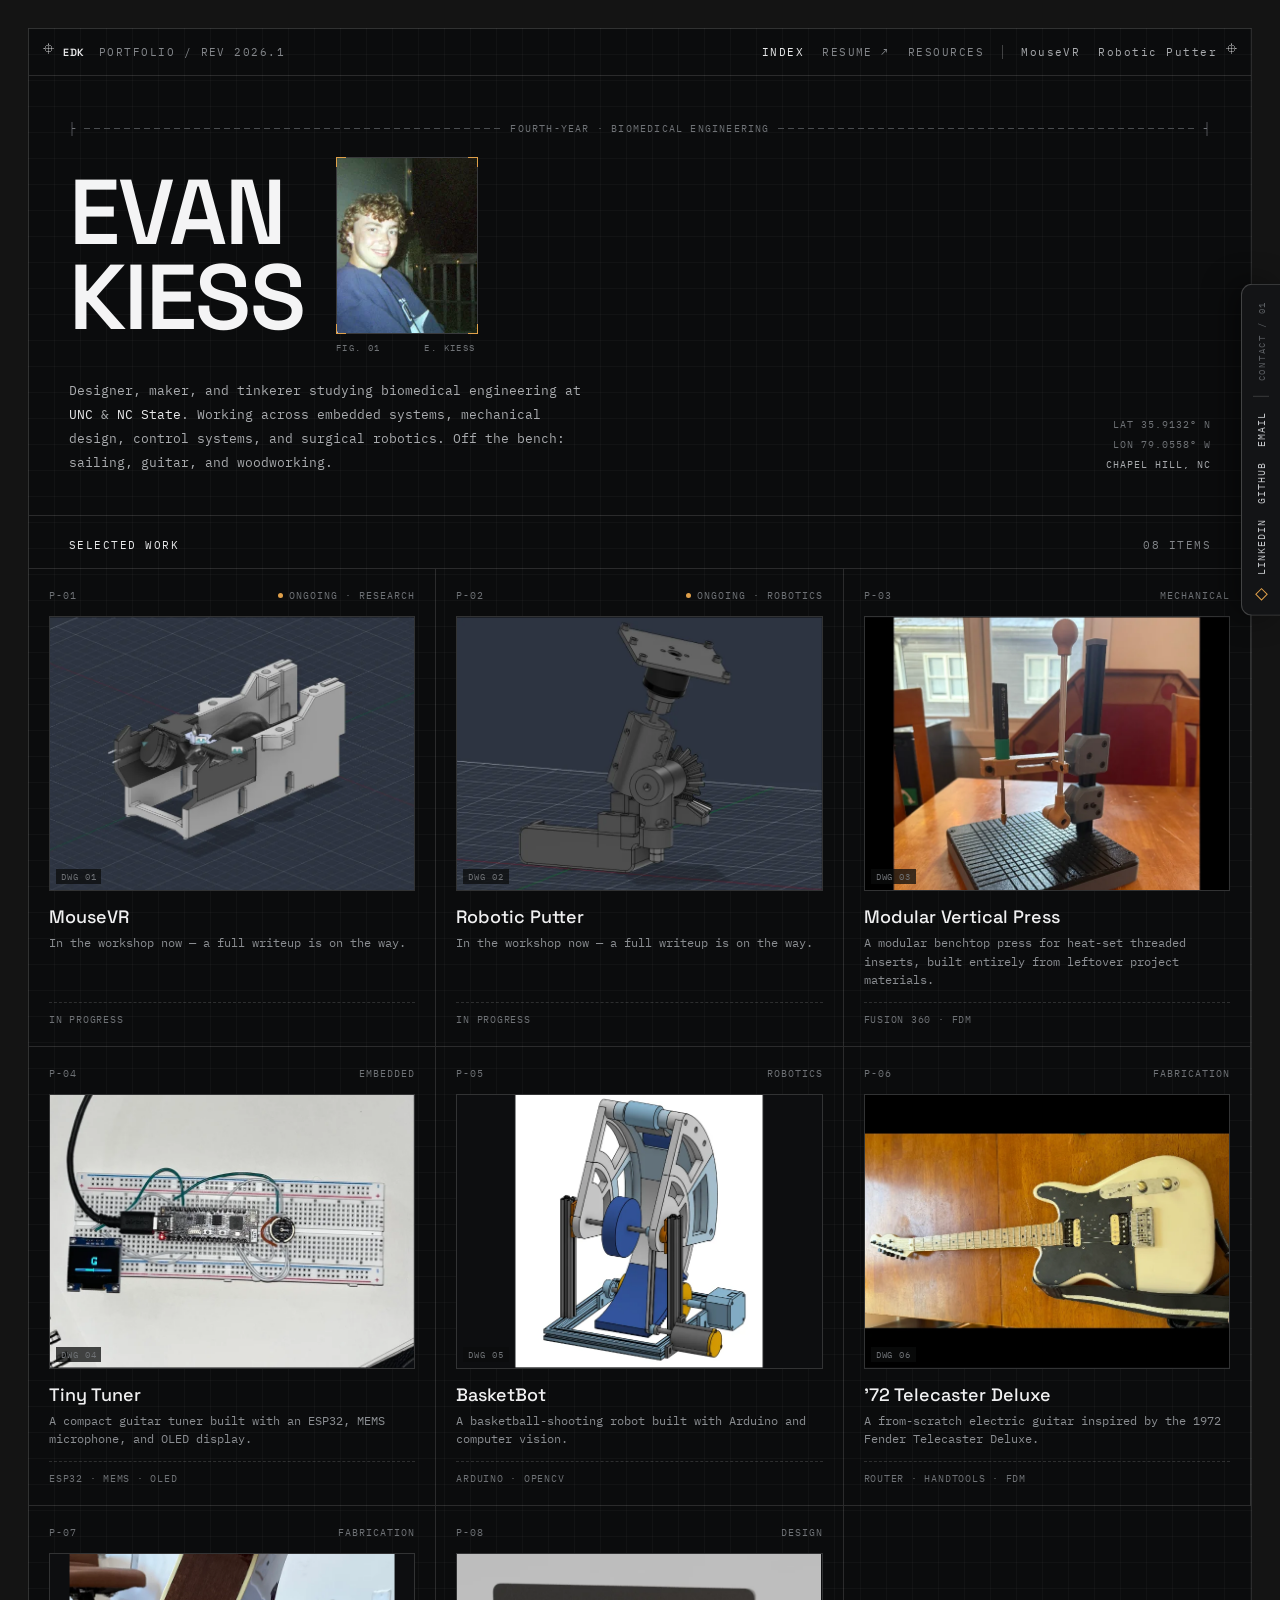
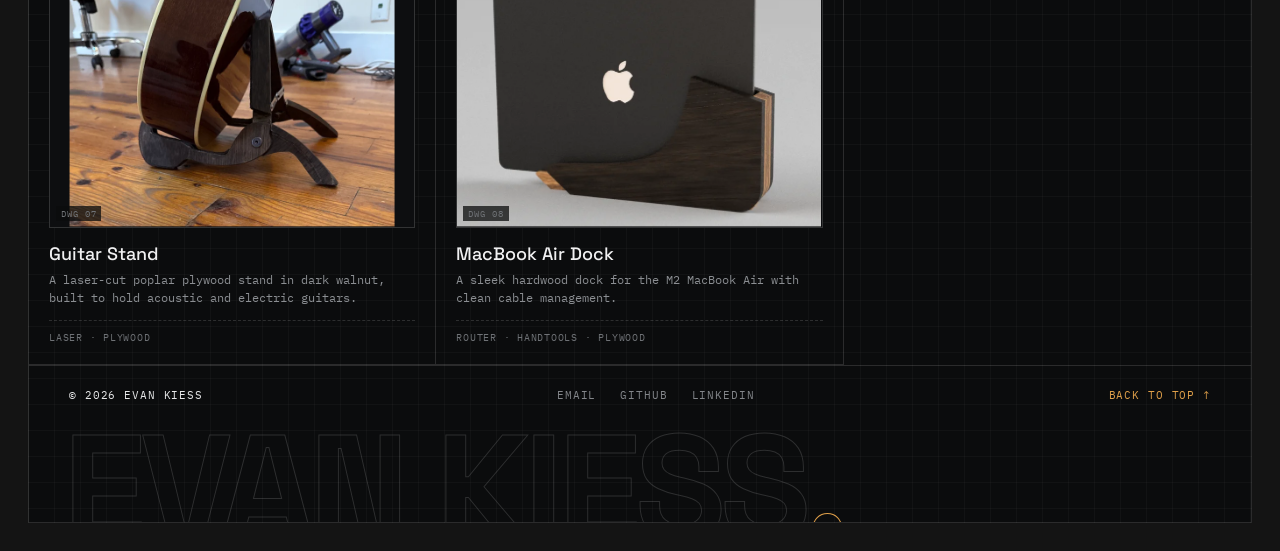
==== index.html @ db458d47 "Split projects into per-project plain-HTML files Retire the support.js / <x-dc> / {{ }} templating r" ====
<!DOCTYPE html>
<html lang="en">
<head>
<meta charset="utf-8">
<meta name="viewport" content="width=device-width, initial-scale=1">
<title>Evan Kiess — Portfolio</title>
<link rel="preconnect" href="https://fonts.googleapis.com">
<link rel="preconnect" href="https://fonts.gstatic.com" crossorigin>
<link href="https://fonts.googleapis.com/css2?family=IBM+Plex+Mono:wght@400;500;600&family=Space+Grotesk:wght@400;500;600;700&display=swap" rel="stylesheet">
<link rel="stylesheet" href="styles.css">
</head>
<body>
<div class="page" style="min-height:100vh;padding:28px;box-sizing:border-box;display:flex;justify-content:center">

  <!-- floating contact tab (right edge) -->
  <div class="contact-pill" style="position:fixed;right:0;top:50%;transform:translateY(-50%);z-index:60;background:#131416;border:1px solid rgba(255,255,255,.2);border-right:none;border-radius:11px 0 0 11px;padding:16px 11px;display:flex;flex-direction:column;align-items:center;gap:15px;box-shadow:-10px 0 30px rgba(0,0,0,.45)">
    <div style="writing-mode:vertical-rl;transform:rotate(180deg);font-size:8.5px;letter-spacing:.2em;color:#5a5d61">CONTACT&nbsp;/&nbsp;01</div>
    <div style="width:16px;height:1px;background:rgba(255,255,255,.16)"></div>
    <a class="nl" href="mailto:ekiess@unc.edu" style="writing-mode:vertical-rl;transform:rotate(180deg);font-size:10px;letter-spacing:.1em;color:#c3c5c8;text-decoration:none">EMAIL</a>
    <a class="nl" href="https://github.com/luckyo7" target="_blank" rel="noopener" style="writing-mode:vertical-rl;transform:rotate(180deg);font-size:10px;letter-spacing:.1em;color:#c3c5c8;text-decoration:none">GITHUB</a>
    <a class="nl" href="https://www.linkedin.com/in/evan-kiess/" target="_blank" rel="noopener" style="writing-mode:vertical-rl;transform:rotate(180deg);font-size:10px;letter-spacing:.1em;color:#c3c5c8;text-decoration:none">LINKEDIN</a>
    <div style="width:7px;height:7px;border:1px solid var(--acc);transform:rotate(45deg)"></div>
  </div>

  <div style="width:100%;max-width:1240px;background:#0b0c0d;color:#e8e9ea;border:1px solid rgba(255,255,255,.13);position:relative;background-image:linear-gradient(rgba(255,255,255,.028) 1px,transparent 1px),linear-gradient(90deg,rgba(255,255,255,.028) 1px,transparent 1px);background-size:26px 26px;background-position:-1px -1px">

    <div style="position:absolute;top:14px;left:14px;width:11px;height:11px;background:radial-gradient(circle,transparent 3px,rgba(255,255,255,.4) 3px,rgba(255,255,255,.4) 4px,transparent 4px),linear-gradient(rgba(255,255,255,.4),rgba(255,255,255,.4)) center/1px 100% no-repeat,linear-gradient(rgba(255,255,255,.4),rgba(255,255,255,.4)) center/100% 1px no-repeat"></div>
    <div style="position:absolute;top:14px;right:14px;width:11px;height:11px;background:radial-gradient(circle,transparent 3px,rgba(255,255,255,.4) 3px,rgba(255,255,255,.4) 4px,transparent 4px),linear-gradient(rgba(255,255,255,.4),rgba(255,255,255,.4)) center/1px 100% no-repeat,linear-gradient(rgba(255,255,255,.4),rgba(255,255,255,.4)) center/100% 1px no-repeat"></div>

    <!-- top nav -->
    <div class="topnav mpad" style="display:flex;justify-content:space-between;align-items:center;padding:16px 34px;border-bottom:1px solid rgba(255,255,255,.13);font-size:10.5px;letter-spacing:.14em;color:#83868a">
      <div style="display:flex;align-items:baseline;gap:14px">
        <a href="index.html" style="color:#e8e9ea;font-family:'Space Grotesk',sans-serif;font-weight:600;letter-spacing:.06em;text-decoration:none">EDK</a>
        <span>PORTFOLIO / REV 2026.1</span>
      </div>
      <div class="topnav-right" style="display:flex;align-items:center;gap:18px">
        <a class="nl" href="index.html" style="text-decoration:none;color:#e8e9ea">INDEX</a>
        <a class="nl" href="resume.pdf" style="text-decoration:none;color:#83868a">RESUME&nbsp;↗</a>
        <a class="nl" href="resources.html" style="text-decoration:none;color:#83868a">RESOURCES</a>
        <span style="width:1px;height:14px;background:rgba(255,255,255,.22)"></span>
        <div style="display:flex;gap:18px;font-size:10.5px;letter-spacing:.14em;white-space:nowrap">
          <a class="nl" href="mousevr.html" style="text-decoration:none;color:#a9abae">MouseVR</a>
          <a class="nl" href="robotic-putter.html" style="text-decoration:none;color:#a9abae">Robotic Putter</a>
        </div>
      </div>
    </div>

    <!-- main -->
    <div style="min-width:0">
      <!-- hero -->
      <div id="about" style="padding:46px 40px 40px;border-bottom:1px solid rgba(255,255,255,.13);position:relative;scroll-margin-top:70px">
        <div style="display:flex;align-items:center;gap:8px;color:#6f7276;font-size:10px;letter-spacing:.12em;margin-bottom:22px">
          <span>├</span><div style="flex:1;height:1px;background:repeating-linear-gradient(90deg,#4a4d50 0 6px,transparent 6px 10px)"></div><span>FOURTH-YEAR · BIOMEDICAL ENGINEERING</span><div style="flex:1;height:1px;background:repeating-linear-gradient(90deg,#4a4d50 0 6px,transparent 6px 10px)"></div><span>┤</span>
        </div>
        <div class="hero-row" style="display:flex;align-items:center;gap:32px">
          <h1 class="hero-name" style="font-family:'Space Grotesk',sans-serif;font-weight:600;font-size:92px;line-height:.92;letter-spacing:-.02em;margin:0;color:#f4f4f5">EVAN<br>KIESS</h1>
          <div style="flex:none">
            <div style="position:relative;width:140px;aspect-ratio:4/5;border:1px solid rgba(255,255,255,.18);background:#0e0f11">
              <span style="position:absolute;width:9px;height:9px;border:1px solid var(--acc);top:-1px;left:-1px;border-right:0;border-bottom:0"></span>
              <span style="position:absolute;width:9px;height:9px;border:1px solid var(--acc);top:-1px;right:-1px;border-left:0;border-bottom:0"></span>
              <span style="position:absolute;width:9px;height:9px;border:1px solid var(--acc);bottom:-1px;left:-1px;border-right:0;border-top:0"></span>
              <span style="position:absolute;width:9px;height:9px;border:1px solid var(--acc);bottom:-1px;right:-1px;border-left:0;border-top:0"></span>
              <image-slot id="headshot" shape="rect" fit="cover" placeholder="headshot"></image-slot>
            </div>
            <div style="width:140px;font-size:9px;letter-spacing:.16em;color:#6f7276;margin-top:8px;display:flex;justify-content:space-between"><span>FIG. 01</span><span>E. KIESS</span></div>
          </div>
        </div>
        <div class="hero-meta" style="display:flex;justify-content:space-between;align-items:flex-end;margin-top:26px;gap:40px">
          <p style="max-width:520px;margin:0;font-size:13px;line-height:1.85;color:#a9abae">Designer, maker, and tinkerer studying biomedical engineering at <span style="color:#e8e9ea">UNC</span> &amp; <span style="color:#e8e9ea">NC&nbsp;State</span>. Working across embedded systems, mechanical design, control systems, and surgical robotics. Off the bench: sailing, guitar, and woodworking.</p>
          <div class="coords" style="text-align:right;font-size:10px;letter-spacing:.1em;color:#6f7276;line-height:2">
            <div>LAT 35.9132° N</div><div>LON 79.0558° W</div><div style="color:#a9abae">CHAPEL HILL, NC</div>
          </div>
        </div>
      </div>

      <!-- projects header -->
      <div id="work" style="display:flex;justify-content:space-between;align-items:baseline;padding:22px 40px 16px;font-size:10.5px;letter-spacing:.14em;color:#83868a;scroll-margin-top:70px">
        <span style="color:#e8e9ea">SELECTED WORK</span><span>08 ITEMS</span>
      </div>

      <!-- projects grid -->
      <div class="proj-grid" style="display:grid;grid-template-columns:1fr 1fr 1fr;gap:0;border-top:1px solid rgba(255,255,255,.13)">
          <a href="mousevr.html" class="pj" style="display:flex;flex-direction:column;text-decoration:none;color:inherit;padding:20px;border-right:1px solid rgba(255,255,255,.13);border-bottom:1px solid rgba(255,255,255,.13);position:relative">
            <div style="display:flex;justify-content:space-between;align-items:center;font-size:10px;letter-spacing:.1em;color:#6f7276;margin-bottom:14px">
              <span class="pj-num" style="transition:color .2s">P-01</span>
              <span style="display:flex;align-items:center;gap:6px"><span style="width:5px;height:5px;background:var(--acc);border-radius:50%"></span>ONGOING · RESEARCH</span>
            </div>
            <div class="pj-frame" style="position:relative;aspect-ratio:4/3;border:1px solid rgba(255,255,255,.15);transition:border-color .25s;background:#0e0f11;overflow:hidden">
              <div class="pj-img" style="position:absolute;inset:0">
                <image-slot id="a-mousevr" shape="rect" fit="contain" placeholder="mousevr photo"></image-slot>
              </div>
              <div class="pj-ov"><span class="br tl"></span><span class="br tr"></span><span class="br bl"></span><span class="br brr"></span><span class="tag">OPEN</span></div>
              <div style="position:absolute;bottom:6px;left:6px;z-index:3;font-size:9px;letter-spacing:.1em;color:#6f7276;background:rgba(11,12,13,.75);padding:2px 5px">DWG 01</div>
            </div>
            <h3 style="font-family:'Space Grotesk',sans-serif;font-weight:500;font-size:18px;margin:14px 0 6px;color:#f0f0f1">MouseVR</h3>
            <p style="margin:0 0 12px;font-size:11.5px;line-height:1.6;color:#8b8e92">In the workshop now — a full writeup is on the way.</p>
            <div style="display:flex;justify-content:space-between;align-items:center;font-size:9.5px;letter-spacing:.08em;color:#6f7276;padding-top:10px;border-top:1px dashed rgba(255,255,255,.14);margin-top:auto">
              <span>IN PROGRESS</span>
              <span class="pj-go" style="opacity:0;transform:translateX(-4px);transition:all .25s;color:var(--acc)">OPEN →</span>
            </div>
          </a>
          <a href="robotic-putter.html" class="pj" style="display:flex;flex-direction:column;text-decoration:none;color:inherit;padding:20px;border-right:1px solid rgba(255,255,255,.13);border-bottom:1px solid rgba(255,255,255,.13);position:relative">
            <div style="display:flex;justify-content:space-between;align-items:center;font-size:10px;letter-spacing:.1em;color:#6f7276;margin-bottom:14px">
              <span class="pj-num" style="transition:color .2s">P-02</span>
              <span style="display:flex;align-items:center;gap:6px"><span style="width:5px;height:5px;background:var(--acc);border-radius:50%"></span>ONGOING · ROBOTICS</span>
            </div>
            <div class="pj-frame" style="position:relative;aspect-ratio:4/3;border:1px solid rgba(255,255,255,.15);transition:border-color .25s;background:#0e0f11;overflow:hidden">
              <div class="pj-img" style="position:absolute;inset:0">
                <image-slot id="a-robputter" shape="rect" fit="contain" placeholder="robotic putter photo"></image-slot>
              </div>
              <div class="pj-ov"><span class="br tl"></span><span class="br tr"></span><span class="br bl"></span><span class="br brr"></span><span class="tag">OPEN</span></div>
              <div style="position:absolute;bottom:6px;left:6px;z-index:3;font-size:9px;letter-spacing:.1em;color:#6f7276;background:rgba(11,12,13,.75);padding:2px 5px">DWG 02</div>
            </div>
            <h3 style="font-family:'Space Grotesk',sans-serif;font-weight:500;font-size:18px;margin:14px 0 6px;color:#f0f0f1">Robotic Putter</h3>
            <p style="margin:0 0 12px;font-size:11.5px;line-height:1.6;color:#8b8e92">In the workshop now — a full writeup is on the way.</p>
            <div style="display:flex;justify-content:space-between;align-items:center;font-size:9.5px;letter-spacing:.08em;color:#6f7276;padding-top:10px;border-top:1px dashed rgba(255,255,255,.14);margin-top:auto">
              <span>IN PROGRESS</span>
              <span class="pj-go" style="opacity:0;transform:translateX(-4px);transition:all .25s;color:var(--acc)">OPEN →</span>
            </div>
          </a>
          <a href="press.html" class="pj" style="display:flex;flex-direction:column;text-decoration:none;color:inherit;padding:20px;border-right:1px solid rgba(255,255,255,.13);border-bottom:1px solid rgba(255,255,255,.13);position:relative">
            <div style="display:flex;justify-content:space-between;align-items:center;font-size:10px;letter-spacing:.1em;color:#6f7276;margin-bottom:14px">
              <span class="pj-num" style="transition:color .2s">P-03</span>
              <span style="display:flex;align-items:center;gap:6px">MECHANICAL</span>
            </div>
            <div class="pj-frame" style="position:relative;aspect-ratio:4/3;border:1px solid rgba(255,255,255,.15);transition:border-color .25s;background:#0e0f11;overflow:hidden">
              <div class="pj-img" style="position:absolute;inset:0">
                <image-slot id="a05" shape="rect" fit="contain" placeholder="press photo"></image-slot>
              </div>
              <div class="pj-ov"><span class="br tl"></span><span class="br tr"></span><span class="br bl"></span><span class="br brr"></span><span class="tag">OPEN</span></div>
              <div style="position:absolute;bottom:6px;left:6px;z-index:3;font-size:9px;letter-spacing:.1em;color:#6f7276;background:rgba(11,12,13,.75);padding:2px 5px">DWG 03</div>
            </div>
            <h3 style="font-family:'Space Grotesk',sans-serif;font-weight:500;font-size:18px;margin:14px 0 6px;color:#f0f0f1">Modular Vertical Press</h3>
            <p style="margin:0 0 12px;font-size:11.5px;line-height:1.6;color:#8b8e92">A modular benchtop press for heat-set threaded inserts, built entirely from leftover project materials.</p>
            <div style="display:flex;justify-content:space-between;align-items:center;font-size:9.5px;letter-spacing:.08em;color:#6f7276;padding-top:10px;border-top:1px dashed rgba(255,255,255,.14);margin-top:auto">
              <span>FUSION 360 · FDM</span>
              <span class="pj-go" style="opacity:0;transform:translateX(-4px);transition:all .25s;color:var(--acc)">OPEN →</span>
            </div>
          </a>
          <a href="tiny-tuner.html" class="pj" style="display:flex;flex-direction:column;text-decoration:none;color:inherit;padding:20px;border-right:1px solid rgba(255,255,255,.13);border-bottom:1px solid rgba(255,255,255,.13);position:relative">
            <div style="display:flex;justify-content:space-between;align-items:center;font-size:10px;letter-spacing:.1em;color:#6f7276;margin-bottom:14px">
              <span class="pj-num" style="transition:color .2s">P-04</span>
              <span style="display:flex;align-items:center;gap:6px">EMBEDDED</span>
            </div>
            <div class="pj-frame" style="position:relative;aspect-ratio:4/3;border:1px solid rgba(255,255,255,.15);transition:border-color .25s;background:#0e0f11;overflow:hidden">
              <div class="pj-img" style="position:absolute;inset:0">
                <image-slot id="a01" shape="rect" fit="contain" placeholder="tiny tuner photo"></image-slot>
              </div>
              <div class="pj-ov"><span class="br tl"></span><span class="br tr"></span><span class="br bl"></span><span class="br brr"></span><span class="tag">OPEN</span></div>
              <div style="position:absolute;bottom:6px;left:6px;z-index:3;font-size:9px;letter-spacing:.1em;color:#6f7276;background:rgba(11,12,13,.75);padding:2px 5px">DWG 04</div>
            </div>
            <h3 style="font-family:'Space Grotesk',sans-serif;font-weight:500;font-size:18px;margin:14px 0 6px;color:#f0f0f1">Tiny Tuner</h3>
            <p style="margin:0 0 12px;font-size:11.5px;line-height:1.6;color:#8b8e92">A compact guitar tuner built with an ESP32, MEMS microphone, and OLED display.</p>
            <div style="display:flex;justify-content:space-between;align-items:center;font-size:9.5px;letter-spacing:.08em;color:#6f7276;padding-top:10px;border-top:1px dashed rgba(255,255,255,.14);margin-top:auto">
              <span>ESP32 · MEMS · OLED</span>
              <span class="pj-go" style="opacity:0;transform:translateX(-4px);transition:all .25s;color:var(--acc)">OPEN →</span>
            </div>
          </a>
          <a href="basketbot.html" class="pj" style="display:flex;flex-direction:column;text-decoration:none;color:inherit;padding:20px;border-right:1px solid rgba(255,255,255,.13);border-bottom:1px solid rgba(255,255,255,.13);position:relative">
            <div style="display:flex;justify-content:space-between;align-items:center;font-size:10px;letter-spacing:.1em;color:#6f7276;margin-bottom:14px">
              <span class="pj-num" style="transition:color .2s">P-05</span>
              <span style="display:flex;align-items:center;gap:6px">ROBOTICS</span>
            </div>
            <div class="pj-frame" style="position:relative;aspect-ratio:4/3;border:1px solid rgba(255,255,255,.15);transition:border-color .25s;background:#0e0f11;overflow:hidden">
              <div class="pj-img" style="position:absolute;inset:0">
                <image-slot id="a02" shape="rect" fit="contain" placeholder="basketbot photo"></image-slot>
              </div>
              <div class="pj-ov"><span class="br tl"></span><span class="br tr"></span><span class="br bl"></span><span class="br brr"></span><span class="tag">OPEN</span></div>
              <div style="position:absolute;bottom:6px;left:6px;z-index:3;font-size:9px;letter-spacing:.1em;color:#6f7276;background:rgba(11,12,13,.75);padding:2px 5px">DWG 05</div>
            </div>
            <h3 style="font-family:'Space Grotesk',sans-serif;font-weight:500;font-size:18px;margin:14px 0 6px;color:#f0f0f1">BasketBot</h3>
            <p style="margin:0 0 12px;font-size:11.5px;line-height:1.6;color:#8b8e92">A basketball-shooting robot built with Arduino and computer vision.</p>
            <div style="display:flex;justify-content:space-between;align-items:center;font-size:9.5px;letter-spacing:.08em;color:#6f7276;padding-top:10px;border-top:1px dashed rgba(255,255,255,.14);margin-top:auto">
              <span>ARDUINO · OPENCV</span>
              <span class="pj-go" style="opacity:0;transform:translateX(-4px);transition:all .25s;color:var(--acc)">OPEN →</span>
            </div>
          </a>
          <a href="telecaster.html" class="pj" style="display:flex;flex-direction:column;text-decoration:none;color:inherit;padding:20px;border-right:1px solid rgba(255,255,255,.13);border-bottom:1px solid rgba(255,255,255,.13);position:relative">
            <div style="display:flex;justify-content:space-between;align-items:center;font-size:10px;letter-spacing:.1em;color:#6f7276;margin-bottom:14px">
              <span class="pj-num" style="transition:color .2s">P-06</span>
              <span style="display:flex;align-items:center;gap:6px">FABRICATION</span>
            </div>
            <div class="pj-frame" style="position:relative;aspect-ratio:4/3;border:1px solid rgba(255,255,255,.15);transition:border-color .25s;background:#0e0f11;overflow:hidden">
              <div class="pj-img" style="position:absolute;inset:0">
                <image-slot id="a03" shape="rect" fit="contain" placeholder="telecaster photo"></image-slot>
              </div>
              <div class="pj-ov"><span class="br tl"></span><span class="br tr"></span><span class="br bl"></span><span class="br brr"></span><span class="tag">OPEN</span></div>
              <div style="position:absolute;bottom:6px;left:6px;z-index:3;font-size:9px;letter-spacing:.1em;color:#6f7276;background:rgba(11,12,13,.75);padding:2px 5px">DWG 06</div>
            </div>
            <h3 style="font-family:'Space Grotesk',sans-serif;font-weight:500;font-size:18px;margin:14px 0 6px;color:#f0f0f1">’72 Telecaster Deluxe</h3>
            <p style="margin:0 0 12px;font-size:11.5px;line-height:1.6;color:#8b8e92">A from-scratch electric guitar inspired by the 1972 Fender Telecaster Deluxe.</p>
            <div style="display:flex;justify-content:space-between;align-items:center;font-size:9.5px;letter-spacing:.08em;color:#6f7276;padding-top:10px;border-top:1px dashed rgba(255,255,255,.14);margin-top:auto">
              <span>ROUTER · HANDTOOLS · FDM</span>
              <span class="pj-go" style="opacity:0;transform:translateX(-4px);transition:all .25s;color:var(--acc)">OPEN →</span>
            </div>
          </a>
          <a href="guitar-stand.html" class="pj" style="display:flex;flex-direction:column;text-decoration:none;color:inherit;padding:20px;border-right:1px solid rgba(255,255,255,.13);border-bottom:1px solid rgba(255,255,255,.13);position:relative">
            <div style="display:flex;justify-content:space-between;align-items:center;font-size:10px;letter-spacing:.1em;color:#6f7276;margin-bottom:14px">
              <span class="pj-num" style="transition:color .2s">P-07</span>
              <span style="display:flex;align-items:center;gap:6px">FABRICATION</span>
            </div>
            <div class="pj-frame" style="position:relative;aspect-ratio:4/3;border:1px solid rgba(255,255,255,.15);transition:border-color .25s;background:#0e0f11;overflow:hidden">
              <div class="pj-img" style="position:absolute;inset:0">
                <image-slot id="a04" shape="rect" fit="contain" placeholder="guitar stand photo"></image-slot>
              </div>
              <div class="pj-ov"><span class="br tl"></span><span class="br tr"></span><span class="br bl"></span><span class="br brr"></span><span class="tag">OPEN</span></div>
              <div style="position:absolute;bottom:6px;left:6px;z-index:3;font-size:9px;letter-spacing:.1em;color:#6f7276;background:rgba(11,12,13,.75);padding:2px 5px">DWG 07</div>
            </div>
            <h3 style="font-family:'Space Grotesk',sans-serif;font-weight:500;font-size:18px;margin:14px 0 6px;color:#f0f0f1">Guitar Stand</h3>
            <p style="margin:0 0 12px;font-size:11.5px;line-height:1.6;color:#8b8e92">A laser-cut poplar plywood stand in dark walnut, built to hold acoustic and electric guitars.</p>
            <div style="display:flex;justify-content:space-between;align-items:center;font-size:9.5px;letter-spacing:.08em;color:#6f7276;padding-top:10px;border-top:1px dashed rgba(255,255,255,.14);margin-top:auto">
              <span>LASER · PLYWOOD</span>
              <span class="pj-go" style="opacity:0;transform:translateX(-4px);transition:all .25s;color:var(--acc)">OPEN →</span>
            </div>
          </a>
          <a href="mac-dock.html" class="pj" style="display:flex;flex-direction:column;text-decoration:none;color:inherit;padding:20px;border-right:1px solid rgba(255,255,255,.13);border-bottom:1px solid rgba(255,255,255,.13);position:relative">
            <div style="display:flex;justify-content:space-between;align-items:center;font-size:10px;letter-spacing:.1em;color:#6f7276;margin-bottom:14px">
              <span class="pj-num" style="transition:color .2s">P-08</span>
              <span style="display:flex;align-items:center;gap:6px">DESIGN</span>
            </div>
            <div class="pj-frame" style="position:relative;aspect-ratio:4/3;border:1px solid rgba(255,255,255,.15);transition:border-color .25s;background:#0e0f11;overflow:hidden">
              <div class="pj-img" style="position:absolute;inset:0">
                <image-slot id="a06" shape="rect" fit="contain" placeholder="dock photo"></image-slot>
              </div>
              <div class="pj-ov"><span class="br tl"></span><span class="br tr"></span><span class="br bl"></span><span class="br brr"></span><span class="tag">OPEN</span></div>
              <div style="position:absolute;bottom:6px;left:6px;z-index:3;font-size:9px;letter-spacing:.1em;color:#6f7276;background:rgba(11,12,13,.75);padding:2px 5px">DWG 08</div>
            </div>
            <h3 style="font-family:'Space Grotesk',sans-serif;font-weight:500;font-size:18px;margin:14px 0 6px;color:#f0f0f1">MacBook Air Dock</h3>
            <p style="margin:0 0 12px;font-size:11.5px;line-height:1.6;color:#8b8e92">A sleek hardwood dock for the M2 MacBook Air with clean cable management.</p>
            <div style="display:flex;justify-content:space-between;align-items:center;font-size:9.5px;letter-spacing:.08em;color:#6f7276;padding-top:10px;border-top:1px dashed rgba(255,255,255,.14);margin-top:auto">
              <span>ROUTER · HANDTOOLS · PLYWOOD</span>
              <span class="pj-go" style="opacity:0;transform:translateX(-4px);transition:all .25s;color:var(--acc)">OPEN →</span>
            </div>
          </a>
      </div>

      <!-- footer -->
      <div style="border-top:1px solid rgba(255,255,255,.13);overflow:hidden">
        <div class="footer-row mpad" style="display:flex;justify-content:space-between;align-items:center;padding:22px 40px;font-size:11px;letter-spacing:.08em;color:#83868a">
          <span style="color:#e8e9ea">© 2026 EVAN KIESS</span>
          <div style="display:flex;gap:24px">
            <a class="nl" href="mailto:ekiess@unc.edu" style="text-decoration:none;color:#83868a">EMAIL</a>
            <a class="nl" href="https://github.com/luckyo7" target="_blank" rel="noopener" style="text-decoration:none;color:#83868a">GITHUB</a>
            <a class="nl" href="https://www.linkedin.com/in/evan-kiess/" target="_blank" rel="noopener" style="text-decoration:none;color:#83868a">LINKEDIN</a>
          </div>
          <a href="#" style="text-decoration:none;color:var(--acc)">BACK TO TOP&nbsp;↑</a>
        </div>
        <div class="wordmark" style="font-family:'Space Grotesk',sans-serif;font-weight:700;font-size:150px;line-height:.8;letter-spacing:-.04em;color:transparent;-webkit-text-stroke:1px rgba(255,255,255,.14);padding:0 0 0 34px;margin:4px 0 -26px;white-space:nowrap;pointer-events:none">EVAN KIESS<span style="-webkit-text-stroke:1px var(--acc)">.</span></div>
      </div>
    </div>
  </div>
</div>
<script src="image-slot.js"></script>
</body>
</html>
---- styles.css ----
/* EDK portfolio — shared styles. Edit global look here. */
body{margin:0;background:#141414;font-family:'IBM Plex Mono',ui-monospace,monospace;--acc:#e0a04a}
a{color:inherit}
.nl:hover{color:var(--acc)!important}

/* landing project cards */
.pj:hover .pj-num{color:var(--acc)}
.pj-frame{transition:border-color .25s}
.pj:hover .pj-frame{border-color:var(--acc)}
.pj-ov{position:absolute;inset:0;z-index:2;pointer-events:none;opacity:0;transition:opacity .28s ease;background:rgba(10,11,12,.5);box-shadow:inset 0 0 0 1.5px var(--acc)}
.pj:hover .pj-ov{opacity:1}
.pj-ov .br{position:absolute;width:18px;height:18px;border:1.5px solid var(--acc);transition:transform .28s ease}
.pj-ov .tl{top:10px;left:10px;border-right:0;border-bottom:0;transform:translate(4px,4px)}
.pj-ov .tr{top:10px;right:10px;border-left:0;border-bottom:0;transform:translate(-4px,4px)}
.pj-ov .bl{bottom:10px;left:10px;border-right:0;border-top:0;transform:translate(4px,-4px)}
.pj-ov .brr{bottom:10px;right:10px;border-left:0;border-top:0;transform:translate(-4px,-4px)}
.pj:hover .pj-ov .br{transform:translate(0,0)}
.pj-ov .tag{position:absolute;left:50%;top:50%;transform:translate(-50%,-50%);font-size:10px;letter-spacing:.2em;color:#fff}
.pj:hover .pj-go{opacity:1;transform:translateX(0)}

/* project-page next link */
.nx:hover .nx-title{color:var(--acc)}
.nx:hover .nx-arrow{transform:translateX(6px)}

/* resources rows */
.rrow:hover{background:rgba(255,255,255,.035)}
.rrow:hover .rr-bar{transform:scaleY(1)!important}
.rrow:hover .rr-arrow{opacity:1!important;transform:translateX(0)!important}
.rrow:hover .rr-name{color:var(--acc)!important;text-decoration-color:var(--acc)!important}

/* mobile */
@media(max-width:760px){
  body{overflow-x:hidden}
  .page{padding:10px!important}
  .contact-pill{display:none!important}
  .topnav{flex-direction:column!important;align-items:flex-start!important;gap:10px!important}
  .topnav-right{flex-wrap:wrap!important;gap:8px 14px!important}
  .mpad{padding-left:16px!important;padding-right:16px!important}
  #about,#work{padding-left:16px!important;padding-right:16px!important}
  .hero-row{gap:14px!important}
  .hero-name{font-size:44px!important}
  .hero-meta{flex-direction:column!important;align-items:flex-start!important;gap:14px!important}
  .coords{text-align:left!important}
  .proj-grid{grid-template-columns:1fr!important}
  .d-title{font-size:40px!important}
  .spec-bar{grid-template-columns:1fr 1fr!important}
  .overview-grid{grid-template-columns:1fr!important;gap:12px!important}
  .feat-grid{grid-template-columns:1fr!important}
  .res-title{font-size:40px!important}
  .rrow{grid-template-columns:1fr!important;gap:6px!important;padding-left:16px!important;padding-right:16px!important}
  .rr-arrow{display:none!important}
  .footer-row{flex-wrap:wrap!important;gap:10px 16px!important;justify-content:flex-start!important}
  .wordmark{font-size:60px!important}
}
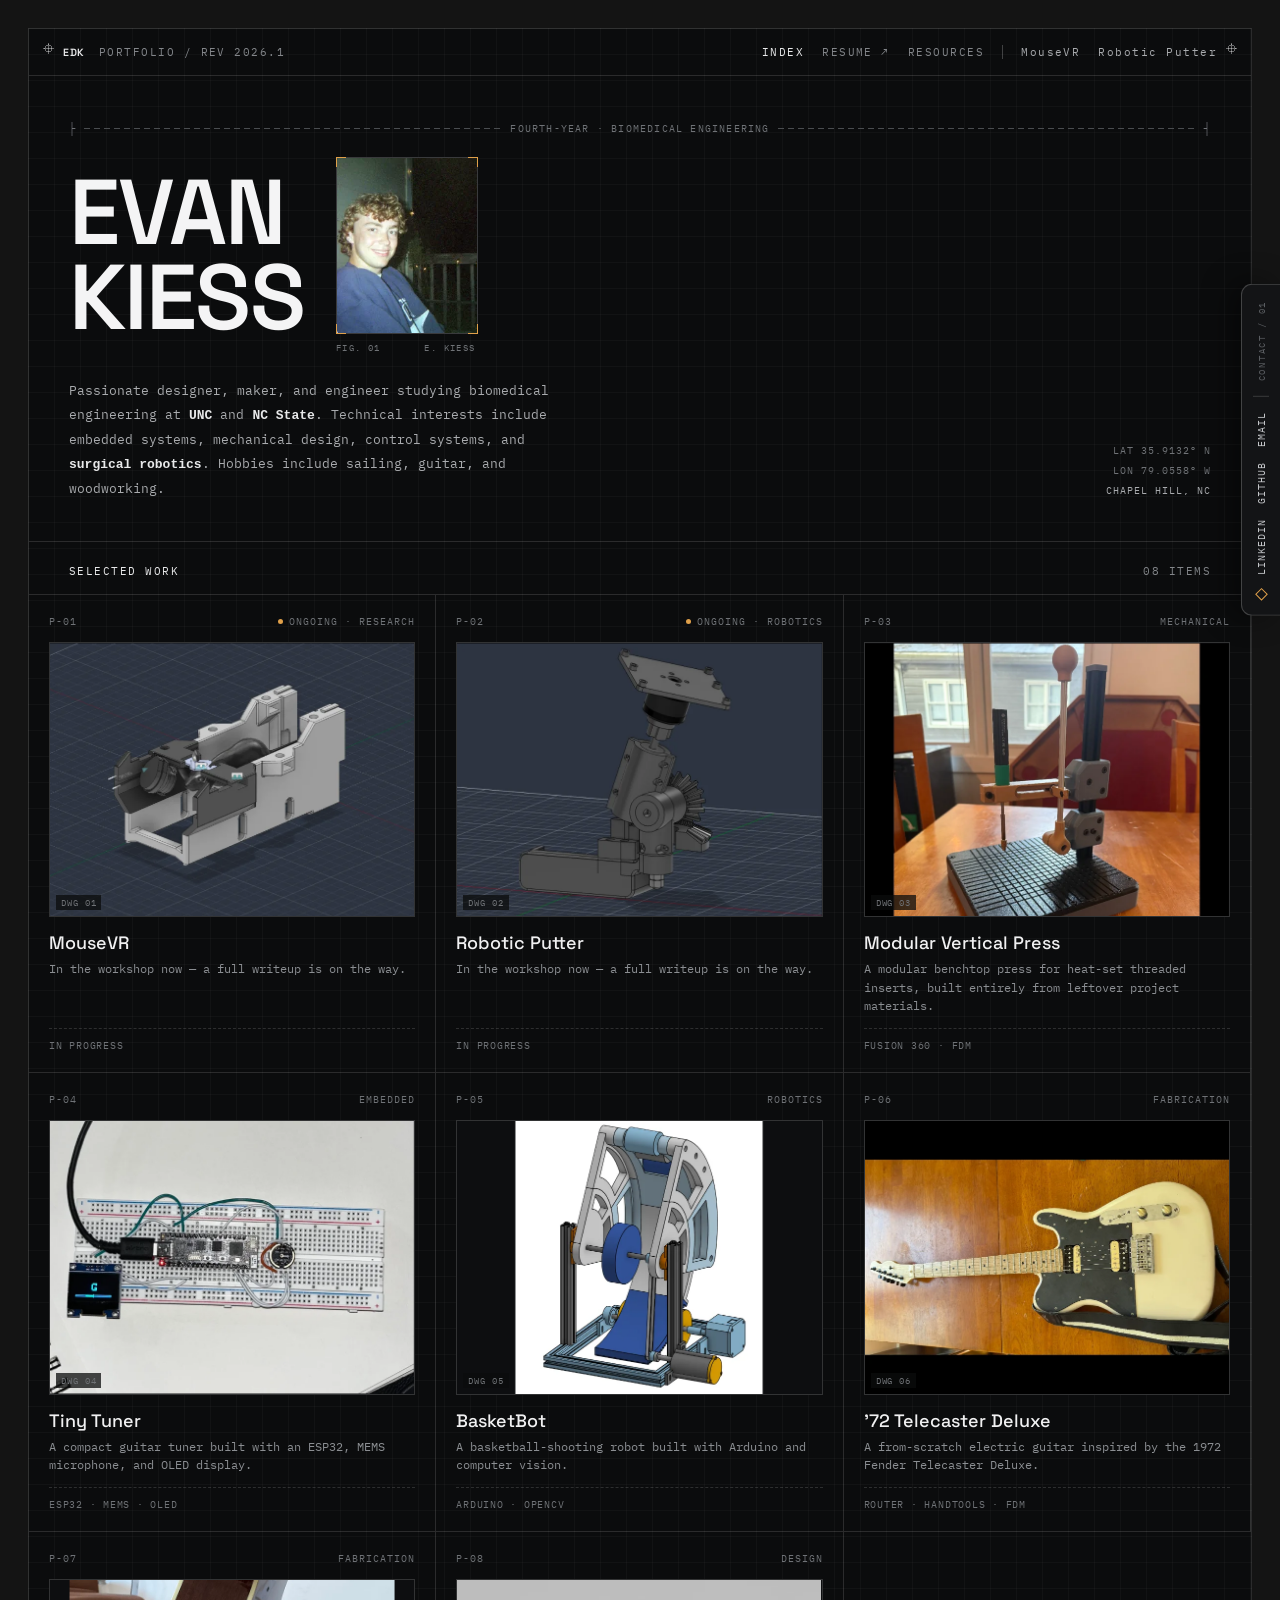
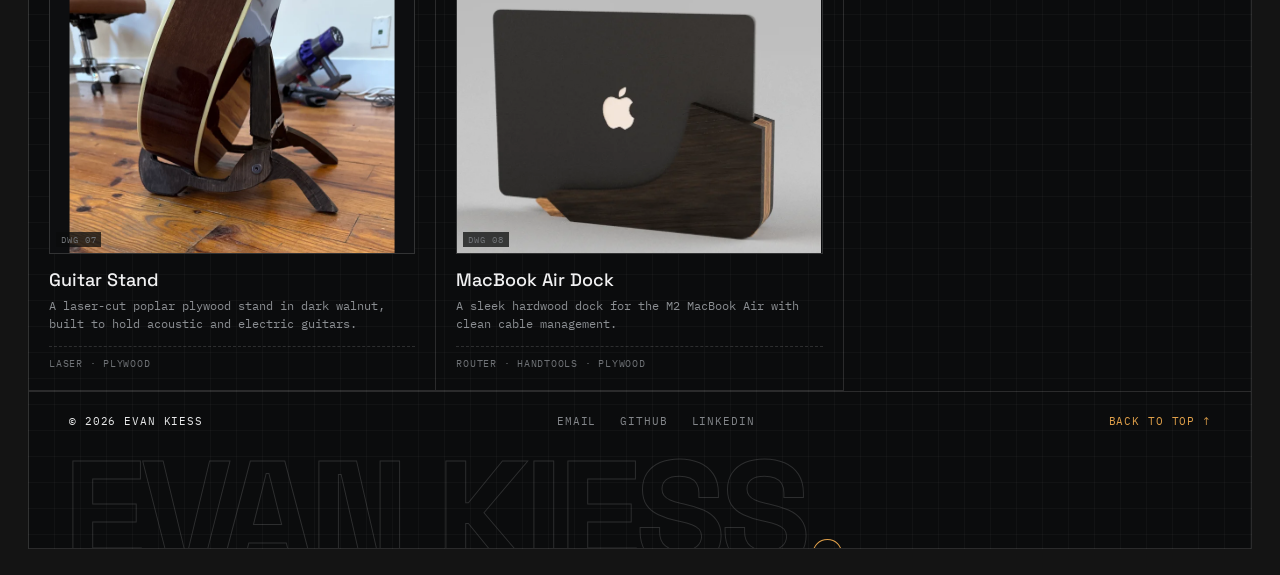
==== commit 4cf15e50: "Update home-page bio Reword the hero bio and bold UNC, NC State, and surgical robotics in bright whi" ====
--- a/index.html
+++ b/index.html
@@ -66,7 +66,7 @@
           </div>
         </div>
         <div class="hero-meta" style="display:flex;justify-content:space-between;align-items:flex-end;margin-top:26px;gap:40px">
-          <p style="max-width:520px;margin:0;font-size:13px;line-height:1.85;color:#a9abae">Designer, maker, and tinkerer studying biomedical engineering at <span style="color:#e8e9ea">UNC</span> &amp; <span style="color:#e8e9ea">NC&nbsp;State</span>. Working across embedded systems, mechanical design, control systems, and surgical robotics. Off the bench: sailing, guitar, and woodworking.</p>
+          <p style="max-width:520px;margin:0;font-size:13px;line-height:1.85;color:#a9abae">Passionate designer, maker, and engineer studying biomedical engineering at <b style="color:#e8e9ea">UNC</b> and <b style="color:#e8e9ea">NC&nbsp;State</b>. Technical interests include embedded systems, mechanical design, control systems, and <b style="color:#e8e9ea">surgical robotics</b>. Hobbies include sailing, guitar, and woodworking.</p>
           <div class="coords" style="text-align:right;font-size:10px;letter-spacing:.1em;color:#6f7276;line-height:2">
             <div>LAT 35.9132° N</div><div>LON 79.0558° W</div><div style="color:#a9abae">CHAPEL HILL, NC</div>
           </div>
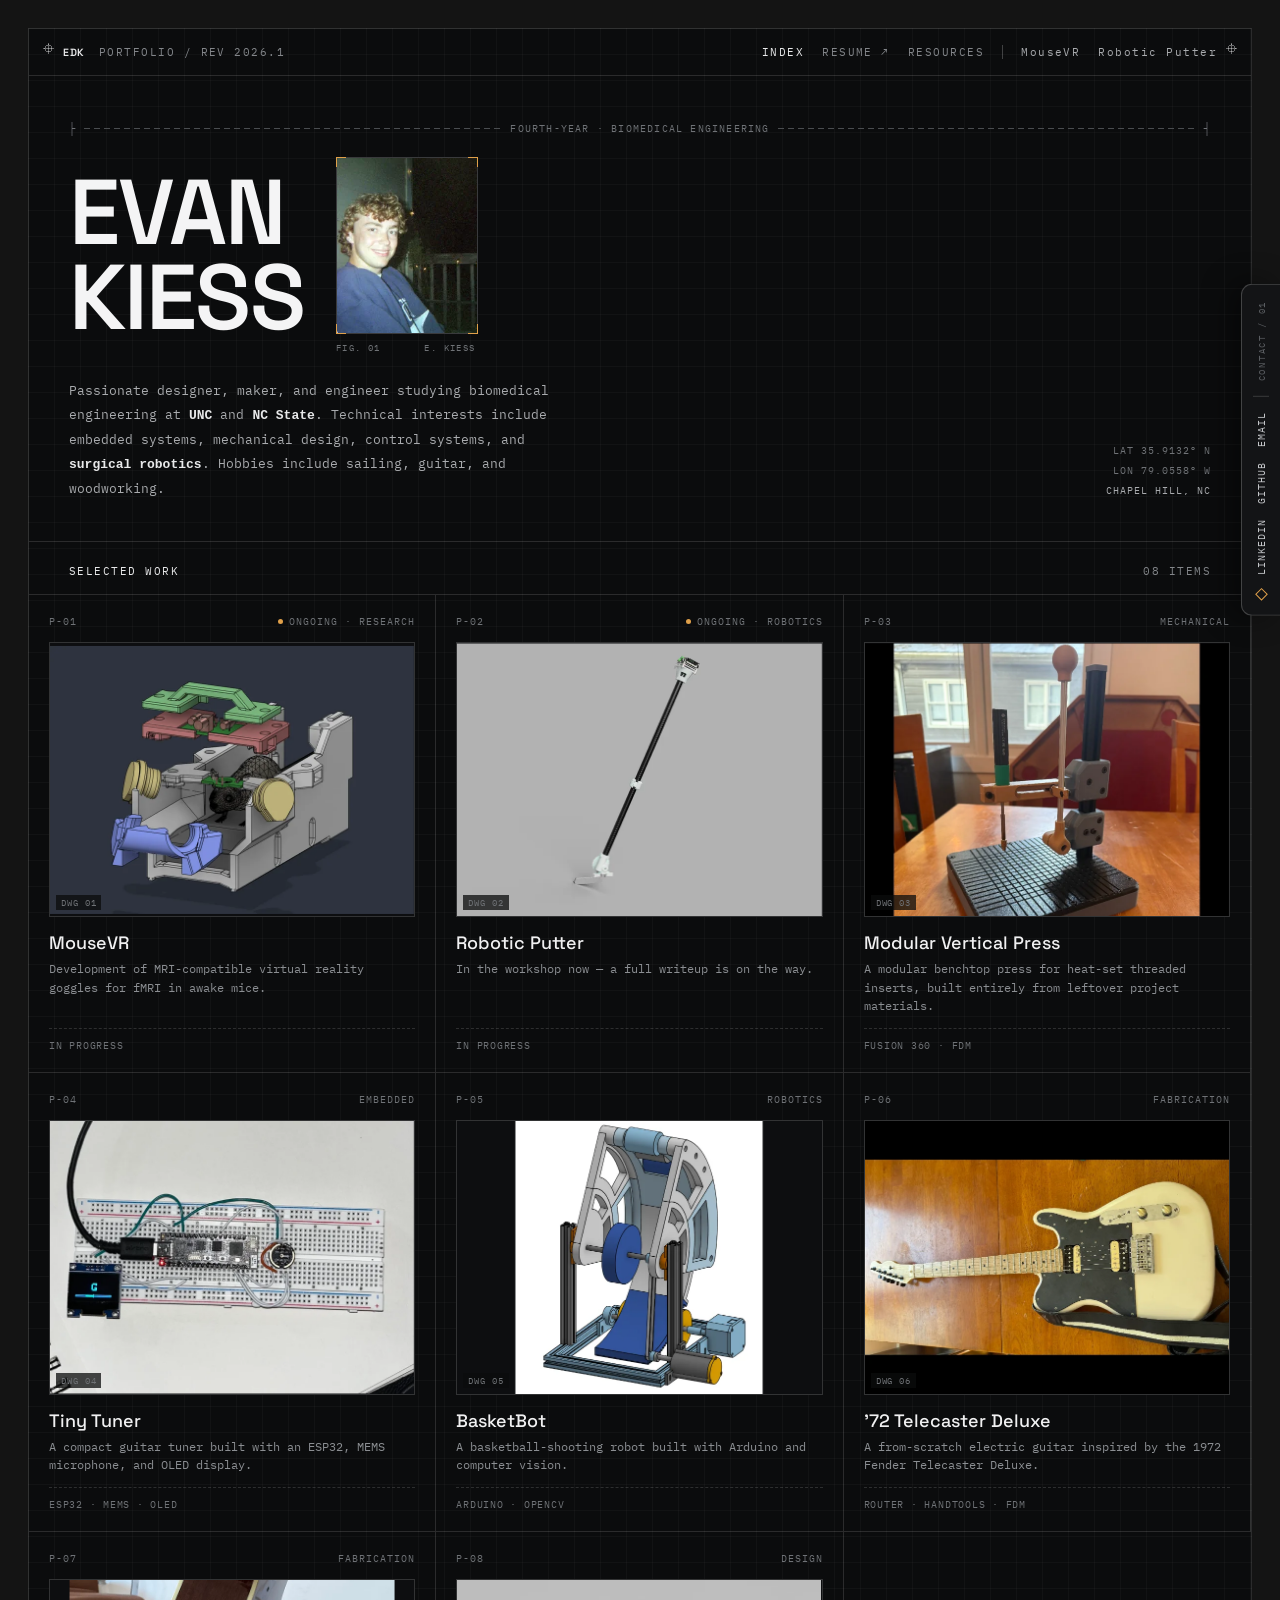
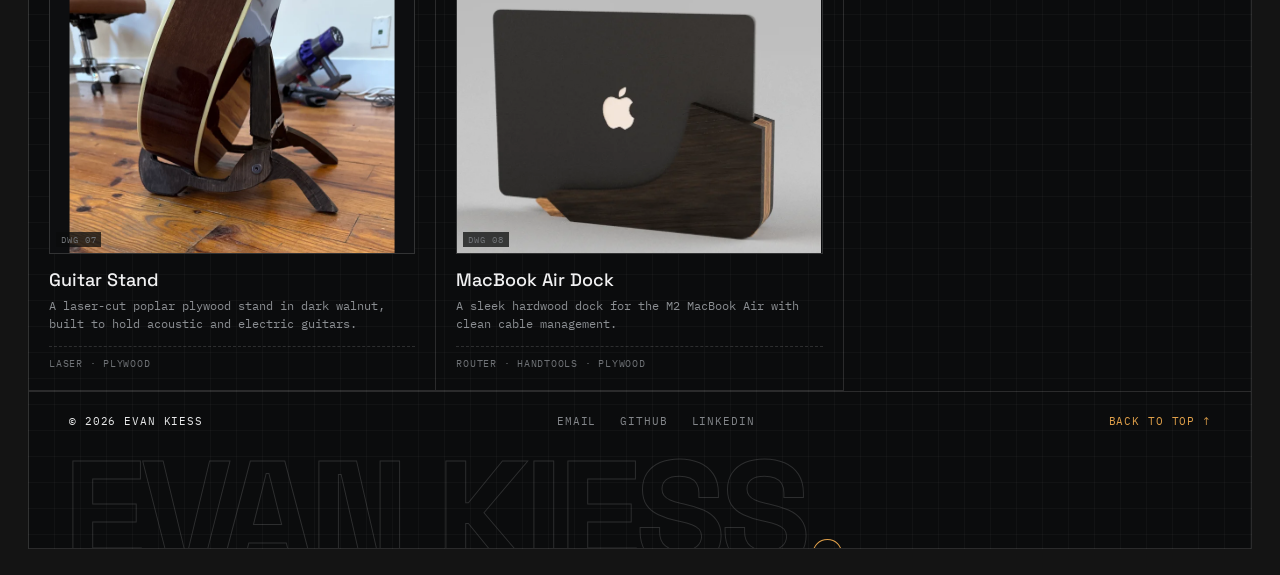
==== commit 9854921b: "Describe MouseVR on the landing card Co-Authored-By: Claude Opus 5 <noreply@anthropic.com>" ====
--- a/index.html
+++ b/index.html
@@ -93,7 +93,7 @@
               <div style="position:absolute;bottom:6px;left:6px;z-index:3;font-size:9px;letter-spacing:.1em;color:#6f7276;background:rgba(11,12,13,.75);padding:2px 5px">DWG 01</div>
             </div>
             <h3 style="font-family:'Space Grotesk',sans-serif;font-weight:500;font-size:18px;margin:14px 0 6px;color:#f0f0f1">MouseVR</h3>
-            <p style="margin:0 0 12px;font-size:11.5px;line-height:1.6;color:#8b8e92">In the workshop now — a full writeup is on the way.</p>
+            <p style="margin:0 0 12px;font-size:11.5px;line-height:1.6;color:#8b8e92">Development of MRI-compatible virtual reality goggles for fMRI in awake mice.</p>
             <div style="display:flex;justify-content:space-between;align-items:center;font-size:9.5px;letter-spacing:.08em;color:#6f7276;padding-top:10px;border-top:1px dashed rgba(255,255,255,.14);margin-top:auto">
               <span>IN PROGRESS</span>
               <span class="pj-go" style="opacity:0;transform:translateX(-4px);transition:all .25s;color:var(--acc)">OPEN →</span>
--- a/styles.css
+++ b/styles.css
@@ -2,6 +2,8 @@
 body{margin:0;background:#141414;font-family:'IBM Plex Mono',ui-monospace,monospace;--acc:#e0a04a}
 a{color:inherit}
 .nl:hover{color:var(--acc)!important}
+/* bold text picks up the amber accent */
+strong,b{color:var(--acc)}
 
 /* landing project cards */
 .pj:hover .pj-num{color:var(--acc)}
@@ -17,6 +19,10 @@
 .pj:hover .pj-ov .br{transform:translate(0,0)}
 .pj-ov .tag{position:absolute;left:50%;top:50%;transform:translate(-50%,-50%);font-size:10px;letter-spacing:.2em;color:#fff}
 .pj:hover .pj-go{opacity:1;transform:translateX(0)}
+
+/* mousevr numbered sections */
+.sec-label{transition:color .2s}
+.sec:hover .sec-label{color:var(--acc)}
 
 /* project-page next link */
 .nx:hover .nx-title{color:var(--acc)}
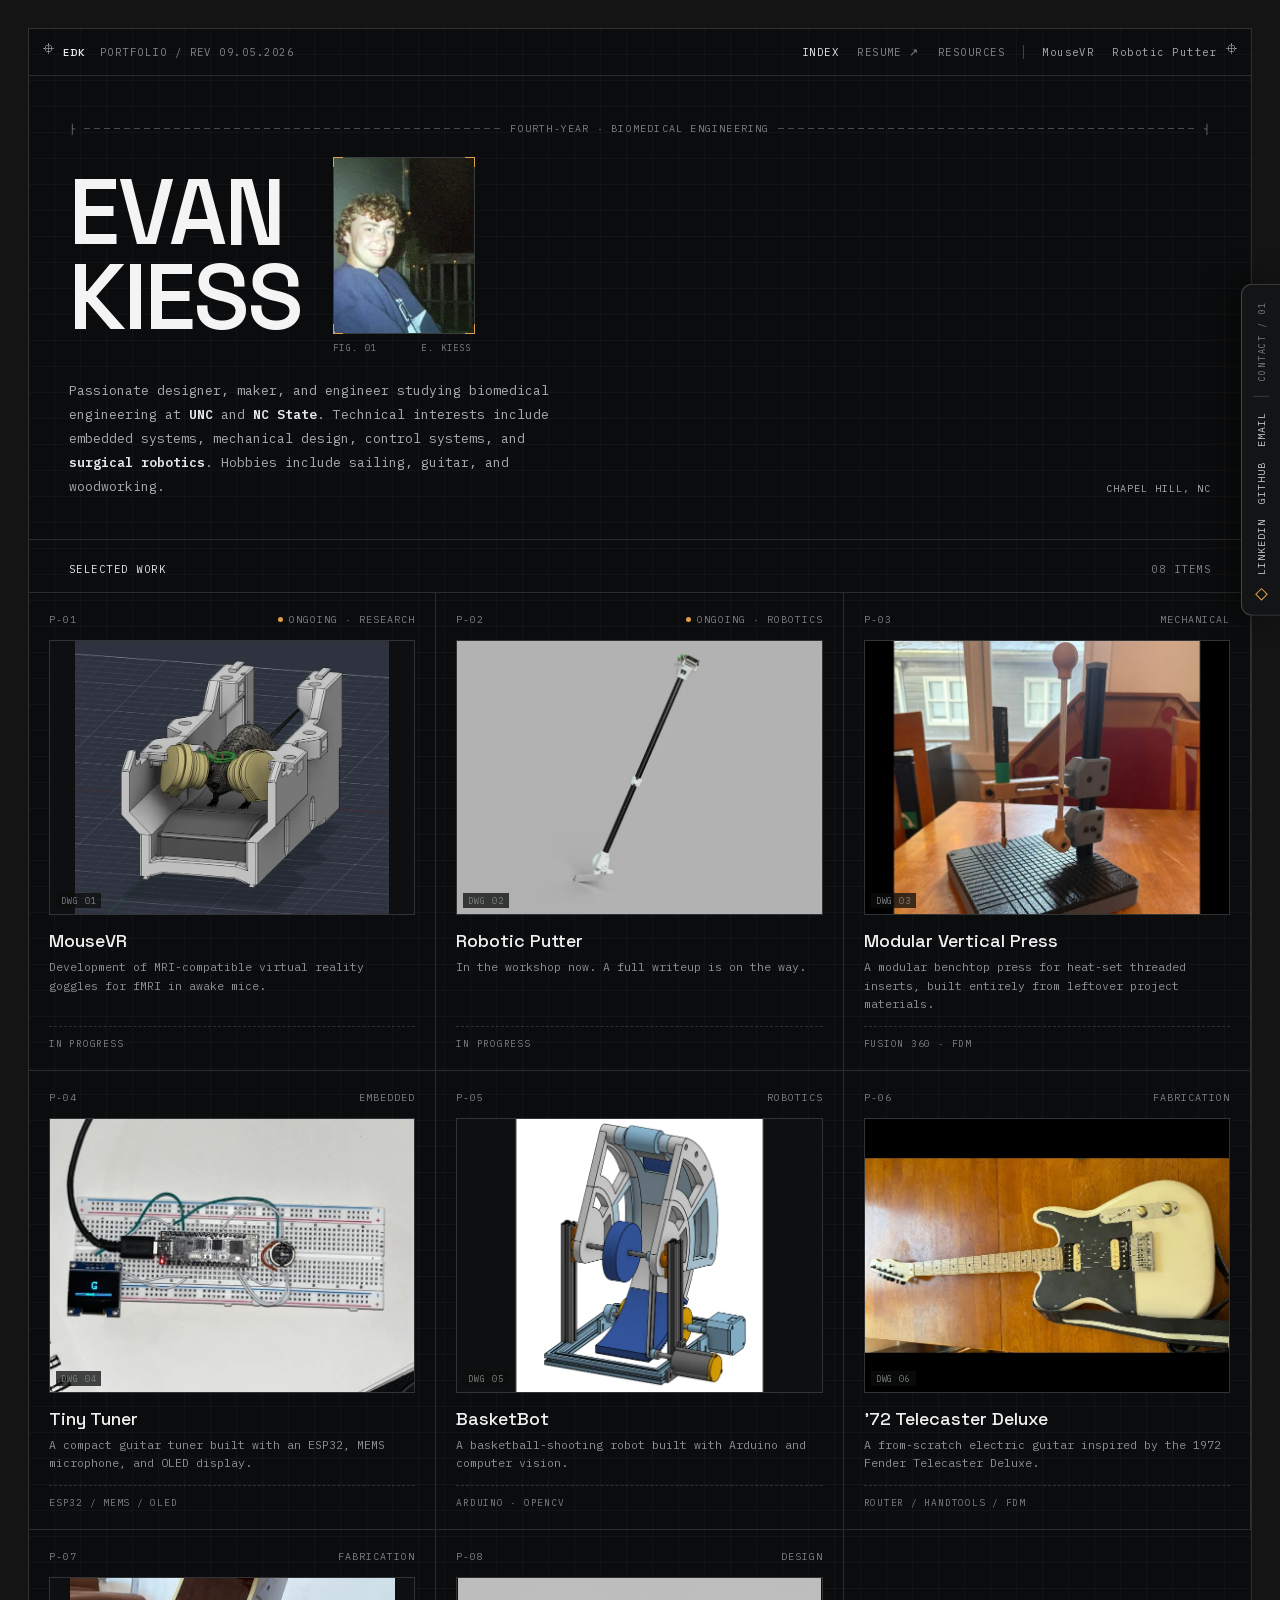
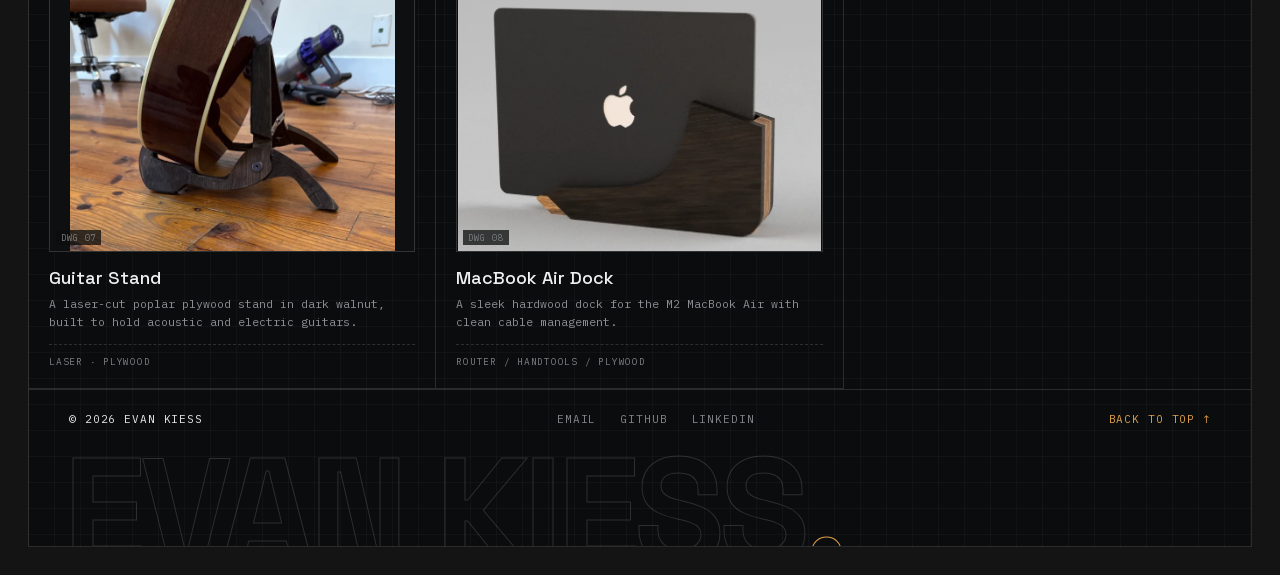
==== commit 5dfec09f: "Audit the design system and bring the site into compliance Preserve-mode pass over the whole site. B" ====
--- a/index.html
+++ b/index.html
@@ -3,253 +3,280 @@
 <head>
 <meta charset="utf-8">
 <meta name="viewport" content="width=device-width, initial-scale=1">
-<title>Evan Kiess — Portfolio</title>
-<link rel="preconnect" href="https://fonts.googleapis.com">
-<link rel="preconnect" href="https://fonts.gstatic.com" crossorigin>
-<link href="https://fonts.googleapis.com/css2?family=IBM+Plex+Mono:wght@400;500;600&family=Space+Grotesk:wght@400;500;600;700&display=swap" rel="stylesheet">
+<title>Evan Kiess / Portfolio</title>
+<meta name="description" content="Fourth-year biomedical engineering student at UNC and NC State. Projects in embedded systems, mechanical design, control systems, and surgical robotics.">
+<link rel="canonical" href="https://ekiess.com/">
+<meta name="theme-color" content="#0b0c0d">
+<link rel="icon" href="favicon.svg" type="image/svg+xml">
+<link rel="apple-touch-icon" href="apple-touch-icon.png">
+<meta property="og:type" content="website">
+<meta property="og:site_name" content="Evan Kiess">
+<meta property="og:title" content="Evan Kiess / Portfolio">
+<meta property="og:description" content="Fourth-year biomedical engineering student at UNC and NC State. Projects in embedded systems, mechanical design, control systems, and surgical robotics.">
+<meta property="og:url" content="https://ekiess.com/">
+<meta property="og:image" content="https://ekiess.com/assets/mouse_vr.png">
+<meta property="og:image:alt" content="The MouseVR prototype: 3D-printed MRI-compatible goggles for awake-mouse fMRI">
+<meta name="twitter:card" content="summary_large_image">
+<meta name="twitter:title" content="Evan Kiess / Portfolio">
+<meta name="twitter:description" content="Fourth-year biomedical engineering student at UNC and NC State. Projects in embedded systems, mechanical design, control systems, and surgical robotics.">
+<meta name="twitter:image" content="https://ekiess.com/assets/mouse_vr.png">
+<link rel="preload" href="assets/fonts/ibm-plex-mono-400.woff2" as="font" type="font/woff2" crossorigin>
+<link rel="preload" href="assets/fonts/space-grotesk-600.woff2" as="font" type="font/woff2" crossorigin>
+<link rel="stylesheet" href="fonts.css">
 <link rel="stylesheet" href="styles.css">
 </head>
 <body>
-<div class="page" style="min-height:100vh;padding:28px;box-sizing:border-box;display:flex;justify-content:center">
+<a class="skip" href="#main">Skip to content</a>
+<div class="page" style="min-height:100dvh;padding:28px;box-sizing:border-box;display:flex;justify-content:center">
 
   <!-- floating contact tab (right edge) -->
-  <div class="contact-pill" style="position:fixed;right:0;top:50%;transform:translateY(-50%);z-index:60;background:#131416;border:1px solid rgba(255,255,255,.2);border-right:none;border-radius:11px 0 0 11px;padding:16px 11px;display:flex;flex-direction:column;align-items:center;gap:15px;box-shadow:-10px 0 30px rgba(0,0,0,.45)">
-    <div style="writing-mode:vertical-rl;transform:rotate(180deg);font-size:8.5px;letter-spacing:.2em;color:#5a5d61">CONTACT&nbsp;/&nbsp;01</div>
+  <nav class="contact-pill" aria-label="Contact" style="position:fixed;right:0;top:50%;transform:translateY(-50%);z-index:60;background:var(--panel-2);border:1px solid rgba(255,255,255,.2);border-right:none;border-radius:11px 0 0 11px;padding:16px 11px;display:flex;flex-direction:column;align-items:center;gap:15px;box-shadow:-10px 0 30px rgba(0,0,0,.45)">
+    <div style="writing-mode:vertical-rl;transform:rotate(180deg);font-size:8.5px;letter-spacing:.2em;color:var(--fg-6)">CONTACT&nbsp;/&nbsp;01</div>
     <div style="width:16px;height:1px;background:rgba(255,255,255,.16)"></div>
-    <a class="nl" href="mailto:ekiess@unc.edu" style="writing-mode:vertical-rl;transform:rotate(180deg);font-size:10px;letter-spacing:.1em;color:#c3c5c8;text-decoration:none">EMAIL</a>
-    <a class="nl" href="https://github.com/luckyo7" target="_blank" rel="noopener" style="writing-mode:vertical-rl;transform:rotate(180deg);font-size:10px;letter-spacing:.1em;color:#c3c5c8;text-decoration:none">GITHUB</a>
-    <a class="nl" href="https://www.linkedin.com/in/evan-kiess/" target="_blank" rel="noopener" style="writing-mode:vertical-rl;transform:rotate(180deg);font-size:10px;letter-spacing:.1em;color:#c3c5c8;text-decoration:none">LINKEDIN</a>
-    <div style="width:7px;height:7px;border:1px solid var(--acc);transform:rotate(45deg)"></div>
-  </div>
-
-  <div style="width:100%;max-width:1240px;background:#0b0c0d;color:#e8e9ea;border:1px solid rgba(255,255,255,.13);position:relative;background-image:linear-gradient(rgba(255,255,255,.028) 1px,transparent 1px),linear-gradient(90deg,rgba(255,255,255,.028) 1px,transparent 1px);background-size:26px 26px;background-position:-1px -1px">
-
-    <div style="position:absolute;top:14px;left:14px;width:11px;height:11px;background:radial-gradient(circle,transparent 3px,rgba(255,255,255,.4) 3px,rgba(255,255,255,.4) 4px,transparent 4px),linear-gradient(rgba(255,255,255,.4),rgba(255,255,255,.4)) center/1px 100% no-repeat,linear-gradient(rgba(255,255,255,.4),rgba(255,255,255,.4)) center/100% 1px no-repeat"></div>
-    <div style="position:absolute;top:14px;right:14px;width:11px;height:11px;background:radial-gradient(circle,transparent 3px,rgba(255,255,255,.4) 3px,rgba(255,255,255,.4) 4px,transparent 4px),linear-gradient(rgba(255,255,255,.4),rgba(255,255,255,.4)) center/1px 100% no-repeat,linear-gradient(rgba(255,255,255,.4),rgba(255,255,255,.4)) center/100% 1px no-repeat"></div>
+    <a class="nl" href="mailto:ekiess@unc.edu" style="writing-mode:vertical-rl;transform:rotate(180deg);font-size:10px;letter-spacing:.1em;color:var(--fg-2);text-decoration:none">EMAIL</a>
+    <a class="nl" href="https://github.com/luckyo7" target="_blank" rel="noopener" style="writing-mode:vertical-rl;transform:rotate(180deg);font-size:10px;letter-spacing:.1em;color:var(--fg-2);text-decoration:none">GITHUB</a>
+    <a class="nl" href="https://www.linkedin.com/in/evan-kiess/" target="_blank" rel="noopener" style="writing-mode:vertical-rl;transform:rotate(180deg);font-size:10px;letter-spacing:.1em;color:var(--fg-2);text-decoration:none">LINKEDIN</a>
+    <div style="width:7px;height:7px;border:1px solid var(--acc);transform:rotate(45deg)" aria-hidden="true"></div>
+  </nav>
+
+  <div style="width:100%;max-width:1240px;background:var(--panel);color:var(--fg);border:1px solid var(--line);position:relative;background-image:linear-gradient(var(--grid) 1px,transparent 1px),linear-gradient(90deg,var(--grid) 1px,transparent 1px);background-size:26px 26px;background-position:-1px -1px">
+
+    <div aria-hidden="true" style="position:absolute;top:14px;left:14px;width:11px;height:11px;background:radial-gradient(circle,transparent 3px,rgba(255,255,255,.4) 3px,rgba(255,255,255,.4) 4px,transparent 4px),linear-gradient(rgba(255,255,255,.4),rgba(255,255,255,.4)) center/1px 100% no-repeat,linear-gradient(rgba(255,255,255,.4),rgba(255,255,255,.4)) center/100% 1px no-repeat"></div>
+    <div aria-hidden="true" style="position:absolute;top:14px;right:14px;width:11px;height:11px;background:radial-gradient(circle,transparent 3px,rgba(255,255,255,.4) 3px,rgba(255,255,255,.4) 4px,transparent 4px),linear-gradient(rgba(255,255,255,.4),rgba(255,255,255,.4)) center/1px 100% no-repeat,linear-gradient(rgba(255,255,255,.4),rgba(255,255,255,.4)) center/100% 1px no-repeat"></div>
 
     <!-- top nav -->
-    <div class="topnav mpad" style="display:flex;justify-content:space-between;align-items:center;padding:16px 34px;border-bottom:1px solid rgba(255,255,255,.13);font-size:10.5px;letter-spacing:.14em;color:#83868a">
+    <nav class="topnav mpad" aria-label="Primary" style="display:flex;justify-content:space-between;align-items:center;padding:16px 34px;border-bottom:1px solid var(--line);font-size:10.5px;letter-spacing:.14em;color:var(--fg-5)">
       <div style="display:flex;align-items:baseline;gap:14px">
-        <a href="index.html" style="color:#e8e9ea;font-family:'Space Grotesk',sans-serif;font-weight:600;letter-spacing:.06em;text-decoration:none">EDK</a>
-        <span>PORTFOLIO / REV 2026.1</span>
+        <a href="index.html" style="color:var(--fg);font-family:'Space Grotesk',sans-serif;font-weight:600;letter-spacing:.06em;text-decoration:none">EDK</a>
+        <span>PORTFOLIO / REV 09.05.2026</span>
       </div>
       <div class="topnav-right" style="display:flex;align-items:center;gap:18px">
-        <a class="nl" href="index.html" style="text-decoration:none;color:#e8e9ea">INDEX</a>
-        <a class="nl" href="resume.pdf" style="text-decoration:none;color:#83868a">RESUME&nbsp;↗</a>
-        <a class="nl" href="resources.html" style="text-decoration:none;color:#83868a">RESOURCES</a>
+        <a class="nl" href="index.html" style="text-decoration:none;color:var(--fg)">INDEX</a>
+        <a class="nl" href="resume.pdf" style="text-decoration:none;color:var(--fg-5)">RESUME&nbsp;↗</a>
+        <a class="nl" href="resources.html" style="text-decoration:none;color:var(--fg-5)">RESOURCES</a>
         <span style="width:1px;height:14px;background:rgba(255,255,255,.22)"></span>
         <div style="display:flex;gap:18px;font-size:10.5px;letter-spacing:.14em;white-space:nowrap">
-          <a class="nl" href="mousevr.html" style="text-decoration:none;color:#a9abae">MouseVR</a>
-          <a class="nl" href="robotic-putter.html" style="text-decoration:none;color:#a9abae">Robotic Putter</a>
-        </div>
-      </div>
-    </div>
+          <a class="nl" href="mousevr.html" style="text-decoration:none;color:var(--fg-3)">MouseVR</a>
+          <a class="nl" href="robotic-putter.html" style="text-decoration:none;color:var(--fg-3)">Robotic Putter</a>
+        </div>
+      </div>
+    </nav>
 
     <!-- main -->
-    <div style="min-width:0">
+    <main id="main" style="min-width:0">
       <!-- hero -->
-      <div id="about" style="padding:46px 40px 40px;border-bottom:1px solid rgba(255,255,255,.13);position:relative;scroll-margin-top:70px">
-        <div style="display:flex;align-items:center;gap:8px;color:#6f7276;font-size:10px;letter-spacing:.12em;margin-bottom:22px">
-          <span>├</span><div style="flex:1;height:1px;background:repeating-linear-gradient(90deg,#4a4d50 0 6px,transparent 6px 10px)"></div><span>FOURTH-YEAR · BIOMEDICAL ENGINEERING</span><div style="flex:1;height:1px;background:repeating-linear-gradient(90deg,#4a4d50 0 6px,transparent 6px 10px)"></div><span>┤</span>
+      <div id="about" style="padding:46px 40px 40px;border-bottom:1px solid var(--line);position:relative;scroll-margin-top:70px">
+        <div style="display:flex;align-items:center;gap:8px;color:var(--fg-6);font-size:10px;letter-spacing:.12em;margin-bottom:22px">
+          <span>├</span><div style="flex:1;height:1px;background:repeating-linear-gradient(90deg,var(--rule) 0 6px,transparent 6px 10px)"></div><span>FOURTH-YEAR · BIOMEDICAL ENGINEERING</span><div style="flex:1;height:1px;background:repeating-linear-gradient(90deg,var(--rule) 0 6px,transparent 6px 10px)"></div><span>┤</span>
         </div>
         <div class="hero-row" style="display:flex;align-items:center;gap:32px">
-          <h1 class="hero-name" style="font-family:'Space Grotesk',sans-serif;font-weight:600;font-size:92px;line-height:.92;letter-spacing:-.02em;margin:0;color:#f4f4f5">EVAN<br>KIESS</h1>
+          <h1 class="hero-name" style="font-family:'Space Grotesk',sans-serif;font-weight:600;font-size:92px;line-height:.92;letter-spacing:-.02em;margin:0;color:var(--ink)">EVAN<br>KIESS</h1>
           <div style="flex:none">
-            <div style="position:relative;width:140px;aspect-ratio:4/5;border:1px solid rgba(255,255,255,.18);background:#0e0f11">
+            <div style="position:relative;width:140px;aspect-ratio:4/5;border:1px solid rgba(255,255,255,.18);background:var(--frame)">
               <span style="position:absolute;width:9px;height:9px;border:1px solid var(--acc);top:-1px;left:-1px;border-right:0;border-bottom:0"></span>
               <span style="position:absolute;width:9px;height:9px;border:1px solid var(--acc);top:-1px;right:-1px;border-left:0;border-bottom:0"></span>
               <span style="position:absolute;width:9px;height:9px;border:1px solid var(--acc);bottom:-1px;left:-1px;border-right:0;border-top:0"></span>
               <span style="position:absolute;width:9px;height:9px;border:1px solid var(--acc);bottom:-1px;right:-1px;border-left:0;border-top:0"></span>
-              <image-slot id="headshot" shape="rect" fit="cover" placeholder="headshot"></image-slot>
-            </div>
-            <div style="width:140px;font-size:9px;letter-spacing:.16em;color:#6f7276;margin-top:8px;display:flex;justify-content:space-between"><span>FIG. 01</span><span>E. KIESS</span></div>
+              <img src="assets/headshot.webp" alt="Evan Kiess" width="204" height="255" fetchpriority="high" decoding="async" style="width:100%;height:100%;object-fit:cover;display:block">
+            </div>
+            <div style="width:140px;font-size:9px;letter-spacing:.16em;color:var(--fg-6);margin-top:8px;display:flex;justify-content:space-between"><span>FIG. 01</span><span>E. KIESS</span></div>
           </div>
         </div>
         <div class="hero-meta" style="display:flex;justify-content:space-between;align-items:flex-end;margin-top:26px;gap:40px">
-          <p style="max-width:520px;margin:0;font-size:13px;line-height:1.85;color:#a9abae">Passionate designer, maker, and engineer studying biomedical engineering at <b style="color:#e8e9ea">UNC</b> and <b style="color:#e8e9ea">NC&nbsp;State</b>. Technical interests include embedded systems, mechanical design, control systems, and <b style="color:#e8e9ea">surgical robotics</b>. Hobbies include sailing, guitar, and woodworking.</p>
-          <div class="coords" style="text-align:right;font-size:10px;letter-spacing:.1em;color:#6f7276;line-height:2">
-            <div>LAT 35.9132° N</div><div>LON 79.0558° W</div><div style="color:#a9abae">CHAPEL HILL, NC</div>
+          <p style="max-width:520px;margin:0;font-size:13px;line-height:1.85;color:var(--fg-3)">Passionate designer, maker, and engineer studying biomedical engineering at <b style="color:var(--fg)">UNC</b> and <b style="color:var(--fg)">NC&nbsp;State</b>. Technical interests include embedded systems, mechanical design, control systems, and <b style="color:var(--fg)">surgical robotics</b>. Hobbies include sailing, guitar, and woodworking.</p>
+          <div class="coords" style="text-align:right;font-size:10px;letter-spacing:.1em;color:var(--fg-6);line-height:2">
+            <div style="color:var(--fg-3)">CHAPEL HILL, NC</div>
           </div>
         </div>
       </div>
 
       <!-- projects header -->
-      <div id="work" style="display:flex;justify-content:space-between;align-items:baseline;padding:22px 40px 16px;font-size:10.5px;letter-spacing:.14em;color:#83868a;scroll-margin-top:70px">
-        <span style="color:#e8e9ea">SELECTED WORK</span><span>08 ITEMS</span>
+      <div id="work" style="display:flex;justify-content:space-between;align-items:baseline;padding:22px 40px 16px;font-size:10.5px;letter-spacing:.14em;color:var(--fg-5);scroll-margin-top:70px">
+        <h2 style="margin:0;font-weight:inherit;font-size:inherit;letter-spacing:inherit;color:var(--fg);display:inline">SELECTED WORK</h2><span>08 ITEMS</span>
       </div>
 
       <!-- projects grid -->
-      <div class="proj-grid" style="display:grid;grid-template-columns:1fr 1fr 1fr;gap:0;border-top:1px solid rgba(255,255,255,.13)">
-          <a href="mousevr.html" class="pj" style="display:flex;flex-direction:column;text-decoration:none;color:inherit;padding:20px;border-right:1px solid rgba(255,255,255,.13);border-bottom:1px solid rgba(255,255,255,.13);position:relative">
-            <div style="display:flex;justify-content:space-between;align-items:center;font-size:10px;letter-spacing:.1em;color:#6f7276;margin-bottom:14px">
+      <div class="proj-grid" style="display:grid;grid-template-columns:1fr 1fr 1fr;gap:0;border-top:1px solid var(--line)">
+          <a href="mousevr.html" class="pj" style="display:flex;flex-direction:column;text-decoration:none;color:inherit;padding:20px;border-right:1px solid var(--line);border-bottom:1px solid var(--line);position:relative">
+            <div style="display:flex;justify-content:space-between;align-items:center;font-size:10px;letter-spacing:.1em;color:var(--fg-6);margin-bottom:14px">
               <span class="pj-num" style="transition:color .2s">P-01</span>
               <span style="display:flex;align-items:center;gap:6px"><span style="width:5px;height:5px;background:var(--acc);border-radius:50%"></span>ONGOING · RESEARCH</span>
             </div>
-            <div class="pj-frame" style="position:relative;aspect-ratio:4/3;border:1px solid rgba(255,255,255,.15);transition:border-color .25s;background:#0e0f11;overflow:hidden">
-              <div class="pj-img" style="position:absolute;inset:0">
-                <image-slot id="a-mousevr" shape="rect" fit="contain" placeholder="mousevr photo"></image-slot>
-              </div>
-              <div class="pj-ov"><span class="br tl"></span><span class="br tr"></span><span class="br bl"></span><span class="br brr"></span><span class="tag">OPEN</span></div>
-              <div style="position:absolute;bottom:6px;left:6px;z-index:3;font-size:9px;letter-spacing:.1em;color:#6f7276;background:rgba(11,12,13,.75);padding:2px 5px">DWG 01</div>
-            </div>
-            <h3 style="font-family:'Space Grotesk',sans-serif;font-weight:500;font-size:18px;margin:14px 0 6px;color:#f0f0f1">MouseVR</h3>
-            <p style="margin:0 0 12px;font-size:11.5px;line-height:1.6;color:#8b8e92">Development of MRI-compatible virtual reality goggles for fMRI in awake mice.</p>
-            <div style="display:flex;justify-content:space-between;align-items:center;font-size:9.5px;letter-spacing:.08em;color:#6f7276;padding-top:10px;border-top:1px dashed rgba(255,255,255,.14);margin-top:auto">
+            <div class="pj-frame" style="position:relative;aspect-ratio:4/3;border:1px solid var(--line-frame);transition:border-color .25s;background:var(--frame);overflow:hidden">
+              <div class="pj-img" style="position:absolute;inset:0">
+                <img src="assets/card-mousevr.webp" alt="CAD render of the MouseVR goggle assembly" width="742" height="645" loading="lazy" decoding="async" style="width:100%;height:100%;object-fit:contain;display:block">
+              </div>
+              <div class="pj-ov"><span class="br tl"></span><span class="br tr"></span><span class="br bl"></span><span class="br brr"></span><span class="tag">OPEN</span></div>
+              <div style="position:absolute;bottom:6px;left:6px;z-index:3;font-size:9px;letter-spacing:.1em;color:var(--fg-6);background:rgba(11,12,13,.75);padding:2px 5px">DWG 01</div>
+            </div>
+            <h3 style="font-family:'Space Grotesk',sans-serif;font-weight:500;font-size:18px;margin:14px 0 6px;color:var(--ink-2)">MouseVR</h3>
+            <p style="margin:0 0 12px;font-size:11.5px;line-height:1.6;color:var(--fg-4)">Development of MRI-compatible virtual reality goggles for fMRI in awake mice.</p>
+            <div style="display:flex;justify-content:space-between;align-items:center;font-size:9.5px;letter-spacing:.08em;color:var(--fg-6);padding-top:10px;border-top:1px dashed var(--line-dash);margin-top:auto">
               <span>IN PROGRESS</span>
               <span class="pj-go" style="opacity:0;transform:translateX(-4px);transition:all .25s;color:var(--acc)">OPEN →</span>
             </div>
           </a>
-          <a href="robotic-putter.html" class="pj" style="display:flex;flex-direction:column;text-decoration:none;color:inherit;padding:20px;border-right:1px solid rgba(255,255,255,.13);border-bottom:1px solid rgba(255,255,255,.13);position:relative">
-            <div style="display:flex;justify-content:space-between;align-items:center;font-size:10px;letter-spacing:.1em;color:#6f7276;margin-bottom:14px">
+          <a href="robotic-putter.html" class="pj" style="display:flex;flex-direction:column;text-decoration:none;color:inherit;padding:20px;border-right:1px solid var(--line);border-bottom:1px solid var(--line);position:relative">
+            <div style="display:flex;justify-content:space-between;align-items:center;font-size:10px;letter-spacing:.1em;color:var(--fg-6);margin-bottom:14px">
               <span class="pj-num" style="transition:color .2s">P-02</span>
               <span style="display:flex;align-items:center;gap:6px"><span style="width:5px;height:5px;background:var(--acc);border-radius:50%"></span>ONGOING · ROBOTICS</span>
             </div>
-            <div class="pj-frame" style="position:relative;aspect-ratio:4/3;border:1px solid rgba(255,255,255,.15);transition:border-color .25s;background:#0e0f11;overflow:hidden">
-              <div class="pj-img" style="position:absolute;inset:0">
-                <image-slot id="a-robputter" shape="rect" fit="contain" placeholder="robotic putter photo"></image-slot>
-              </div>
-              <div class="pj-ov"><span class="br tl"></span><span class="br tr"></span><span class="br bl"></span><span class="br brr"></span><span class="tag">OPEN</span></div>
-              <div style="position:absolute;bottom:6px;left:6px;z-index:3;font-size:9px;letter-spacing:.1em;color:#6f7276;background:rgba(11,12,13,.75);padding:2px 5px">DWG 02</div>
-            </div>
-            <h3 style="font-family:'Space Grotesk',sans-serif;font-weight:500;font-size:18px;margin:14px 0 6px;color:#f0f0f1">Robotic Putter</h3>
-            <p style="margin:0 0 12px;font-size:11.5px;line-height:1.6;color:#8b8e92">In the workshop now — a full writeup is on the way.</p>
-            <div style="display:flex;justify-content:space-between;align-items:center;font-size:9.5px;letter-spacing:.08em;color:#6f7276;padding-top:10px;border-top:1px dashed rgba(255,255,255,.14);margin-top:auto">
+            <div class="pj-frame" style="position:relative;aspect-ratio:4/3;border:1px solid var(--line-frame);transition:border-color .25s;background:var(--frame);overflow:hidden">
+              <div class="pj-img" style="position:absolute;inset:0">
+                <img src="assets/card-robotic-putter.webp" alt="CAD render of the robotic putter" width="742" height="556" loading="lazy" decoding="async" style="width:100%;height:100%;object-fit:contain;display:block">
+              </div>
+              <div class="pj-ov"><span class="br tl"></span><span class="br tr"></span><span class="br bl"></span><span class="br brr"></span><span class="tag">OPEN</span></div>
+              <div style="position:absolute;bottom:6px;left:6px;z-index:3;font-size:9px;letter-spacing:.1em;color:var(--fg-6);background:rgba(11,12,13,.75);padding:2px 5px">DWG 02</div>
+            </div>
+            <h3 style="font-family:'Space Grotesk',sans-serif;font-weight:500;font-size:18px;margin:14px 0 6px;color:var(--ink-2)">Robotic Putter</h3>
+            <p style="margin:0 0 12px;font-size:11.5px;line-height:1.6;color:var(--fg-4)">In the workshop now. A full writeup is on the way.</p>
+            <div style="display:flex;justify-content:space-between;align-items:center;font-size:9.5px;letter-spacing:.08em;color:var(--fg-6);padding-top:10px;border-top:1px dashed var(--line-dash);margin-top:auto">
               <span>IN PROGRESS</span>
               <span class="pj-go" style="opacity:0;transform:translateX(-4px);transition:all .25s;color:var(--acc)">OPEN →</span>
             </div>
           </a>
-          <a href="press.html" class="pj" style="display:flex;flex-direction:column;text-decoration:none;color:inherit;padding:20px;border-right:1px solid rgba(255,255,255,.13);border-bottom:1px solid rgba(255,255,255,.13);position:relative">
-            <div style="display:flex;justify-content:space-between;align-items:center;font-size:10px;letter-spacing:.1em;color:#6f7276;margin-bottom:14px">
+          <a href="press.html" class="pj" style="display:flex;flex-direction:column;text-decoration:none;color:inherit;padding:20px;border-right:1px solid var(--line);border-bottom:1px solid var(--line);position:relative">
+            <div style="display:flex;justify-content:space-between;align-items:center;font-size:10px;letter-spacing:.1em;color:var(--fg-6);margin-bottom:14px">
               <span class="pj-num" style="transition:color .2s">P-03</span>
               <span style="display:flex;align-items:center;gap:6px">MECHANICAL</span>
             </div>
-            <div class="pj-frame" style="position:relative;aspect-ratio:4/3;border:1px solid rgba(255,255,255,.15);transition:border-color .25s;background:#0e0f11;overflow:hidden">
-              <div class="pj-img" style="position:absolute;inset:0">
-                <image-slot id="a05" shape="rect" fit="contain" placeholder="press photo"></image-slot>
-              </div>
-              <div class="pj-ov"><span class="br tl"></span><span class="br tr"></span><span class="br bl"></span><span class="br brr"></span><span class="tag">OPEN</span></div>
-              <div style="position:absolute;bottom:6px;left:6px;z-index:3;font-size:9px;letter-spacing:.1em;color:#6f7276;background:rgba(11,12,13,.75);padding:2px 5px">DWG 03</div>
-            </div>
-            <h3 style="font-family:'Space Grotesk',sans-serif;font-weight:500;font-size:18px;margin:14px 0 6px;color:#f0f0f1">Modular Vertical Press</h3>
-            <p style="margin:0 0 12px;font-size:11.5px;line-height:1.6;color:#8b8e92">A modular benchtop press for heat-set threaded inserts, built entirely from leftover project materials.</p>
-            <div style="display:flex;justify-content:space-between;align-items:center;font-size:9.5px;letter-spacing:.08em;color:#6f7276;padding-top:10px;border-top:1px dashed rgba(255,255,255,.14);margin-top:auto">
+            <div class="pj-frame" style="position:relative;aspect-ratio:4/3;border:1px solid var(--line-frame);transition:border-color .25s;background:var(--frame);overflow:hidden">
+              <div class="pj-img" style="position:absolute;inset:0">
+                <img src="assets/card-press.webp" alt="The finished modular vertical press on a workbench" width="742" height="556" loading="lazy" decoding="async" style="width:100%;height:100%;object-fit:contain;display:block">
+              </div>
+              <div class="pj-ov"><span class="br tl"></span><span class="br tr"></span><span class="br bl"></span><span class="br brr"></span><span class="tag">OPEN</span></div>
+              <div style="position:absolute;bottom:6px;left:6px;z-index:3;font-size:9px;letter-spacing:.1em;color:var(--fg-6);background:rgba(11,12,13,.75);padding:2px 5px">DWG 03</div>
+            </div>
+            <h3 style="font-family:'Space Grotesk',sans-serif;font-weight:500;font-size:18px;margin:14px 0 6px;color:var(--ink-2)">Modular Vertical Press</h3>
+            <p style="margin:0 0 12px;font-size:11.5px;line-height:1.6;color:var(--fg-4)">A modular benchtop press for heat-set threaded inserts, built entirely from leftover project materials.</p>
+            <div style="display:flex;justify-content:space-between;align-items:center;font-size:9.5px;letter-spacing:.08em;color:var(--fg-6);padding-top:10px;border-top:1px dashed var(--line-dash);margin-top:auto">
               <span>FUSION 360 · FDM</span>
               <span class="pj-go" style="opacity:0;transform:translateX(-4px);transition:all .25s;color:var(--acc)">OPEN →</span>
             </div>
           </a>
-          <a href="tiny-tuner.html" class="pj" style="display:flex;flex-direction:column;text-decoration:none;color:inherit;padding:20px;border-right:1px solid rgba(255,255,255,.13);border-bottom:1px solid rgba(255,255,255,.13);position:relative">
-            <div style="display:flex;justify-content:space-between;align-items:center;font-size:10px;letter-spacing:.1em;color:#6f7276;margin-bottom:14px">
+          <a href="tiny-tuner.html" class="pj" style="display:flex;flex-direction:column;text-decoration:none;color:inherit;padding:20px;border-right:1px solid var(--line);border-bottom:1px solid var(--line);position:relative">
+            <div style="display:flex;justify-content:space-between;align-items:center;font-size:10px;letter-spacing:.1em;color:var(--fg-6);margin-bottom:14px">
               <span class="pj-num" style="transition:color .2s">P-04</span>
               <span style="display:flex;align-items:center;gap:6px">EMBEDDED</span>
             </div>
-            <div class="pj-frame" style="position:relative;aspect-ratio:4/3;border:1px solid rgba(255,255,255,.15);transition:border-color .25s;background:#0e0f11;overflow:hidden">
-              <div class="pj-img" style="position:absolute;inset:0">
-                <image-slot id="a01" shape="rect" fit="contain" placeholder="tiny tuner photo"></image-slot>
-              </div>
-              <div class="pj-ov"><span class="br tl"></span><span class="br tr"></span><span class="br bl"></span><span class="br brr"></span><span class="tag">OPEN</span></div>
-              <div style="position:absolute;bottom:6px;left:6px;z-index:3;font-size:9px;letter-spacing:.1em;color:#6f7276;background:rgba(11,12,13,.75);padding:2px 5px">DWG 04</div>
-            </div>
-            <h3 style="font-family:'Space Grotesk',sans-serif;font-weight:500;font-size:18px;margin:14px 0 6px;color:#f0f0f1">Tiny Tuner</h3>
-            <p style="margin:0 0 12px;font-size:11.5px;line-height:1.6;color:#8b8e92">A compact guitar tuner built with an ESP32, MEMS microphone, and OLED display.</p>
-            <div style="display:flex;justify-content:space-between;align-items:center;font-size:9.5px;letter-spacing:.08em;color:#6f7276;padding-top:10px;border-top:1px dashed rgba(255,255,255,.14);margin-top:auto">
-              <span>ESP32 · MEMS · OLED</span>
-              <span class="pj-go" style="opacity:0;transform:translateX(-4px);transition:all .25s;color:var(--acc)">OPEN →</span>
-            </div>
-          </a>
-          <a href="basketbot.html" class="pj" style="display:flex;flex-direction:column;text-decoration:none;color:inherit;padding:20px;border-right:1px solid rgba(255,255,255,.13);border-bottom:1px solid rgba(255,255,255,.13);position:relative">
-            <div style="display:flex;justify-content:space-between;align-items:center;font-size:10px;letter-spacing:.1em;color:#6f7276;margin-bottom:14px">
+            <div class="pj-frame" style="position:relative;aspect-ratio:4/3;border:1px solid var(--line-frame);transition:border-color .25s;background:var(--frame);overflow:hidden">
+              <div class="pj-img" style="position:absolute;inset:0">
+                <img src="assets/card-tiny-tuner.webp" alt="The Tiny Tuner prototype wired on a breadboard with its OLED display" width="742" height="556" loading="lazy" decoding="async" style="width:100%;height:100%;object-fit:contain;display:block">
+              </div>
+              <div class="pj-ov"><span class="br tl"></span><span class="br tr"></span><span class="br bl"></span><span class="br brr"></span><span class="tag">OPEN</span></div>
+              <div style="position:absolute;bottom:6px;left:6px;z-index:3;font-size:9px;letter-spacing:.1em;color:var(--fg-6);background:rgba(11,12,13,.75);padding:2px 5px">DWG 04</div>
+            </div>
+            <h3 style="font-family:'Space Grotesk',sans-serif;font-weight:500;font-size:18px;margin:14px 0 6px;color:var(--ink-2)">Tiny Tuner</h3>
+            <p style="margin:0 0 12px;font-size:11.5px;line-height:1.6;color:var(--fg-4)">A compact guitar tuner built with an ESP32, MEMS microphone, and OLED display.</p>
+            <div style="display:flex;justify-content:space-between;align-items:center;font-size:9.5px;letter-spacing:.08em;color:var(--fg-6);padding-top:10px;border-top:1px dashed var(--line-dash);margin-top:auto">
+              <span>ESP32 / MEMS / OLED</span>
+              <span class="pj-go" style="opacity:0;transform:translateX(-4px);transition:all .25s;color:var(--acc)">OPEN →</span>
+            </div>
+          </a>
+          <a href="basketbot.html" class="pj" style="display:flex;flex-direction:column;text-decoration:none;color:inherit;padding:20px;border-right:1px solid var(--line);border-bottom:1px solid var(--line);position:relative">
+            <div style="display:flex;justify-content:space-between;align-items:center;font-size:10px;letter-spacing:.1em;color:var(--fg-6);margin-bottom:14px">
               <span class="pj-num" style="transition:color .2s">P-05</span>
               <span style="display:flex;align-items:center;gap:6px">ROBOTICS</span>
             </div>
-            <div class="pj-frame" style="position:relative;aspect-ratio:4/3;border:1px solid rgba(255,255,255,.15);transition:border-color .25s;background:#0e0f11;overflow:hidden">
-              <div class="pj-img" style="position:absolute;inset:0">
-                <image-slot id="a02" shape="rect" fit="contain" placeholder="basketbot photo"></image-slot>
-              </div>
-              <div class="pj-ov"><span class="br tl"></span><span class="br tr"></span><span class="br bl"></span><span class="br brr"></span><span class="tag">OPEN</span></div>
-              <div style="position:absolute;bottom:6px;left:6px;z-index:3;font-size:9px;letter-spacing:.1em;color:#6f7276;background:rgba(11,12,13,.75);padding:2px 5px">DWG 05</div>
-            </div>
-            <h3 style="font-family:'Space Grotesk',sans-serif;font-weight:500;font-size:18px;margin:14px 0 6px;color:#f0f0f1">BasketBot</h3>
-            <p style="margin:0 0 12px;font-size:11.5px;line-height:1.6;color:#8b8e92">A basketball-shooting robot built with Arduino and computer vision.</p>
-            <div style="display:flex;justify-content:space-between;align-items:center;font-size:9.5px;letter-spacing:.08em;color:#6f7276;padding-top:10px;border-top:1px dashed rgba(255,255,255,.14);margin-top:auto">
+            <div class="pj-frame" style="position:relative;aspect-ratio:4/3;border:1px solid var(--line-frame);transition:border-color .25s;background:var(--frame);overflow:hidden">
+              <div class="pj-img" style="position:absolute;inset:0">
+                <img src="assets/card-basketbot.webp" alt="CAD render of the BasketBot flywheel launcher" width="742" height="557" loading="lazy" decoding="async" style="width:100%;height:100%;object-fit:contain;display:block">
+              </div>
+              <div class="pj-ov"><span class="br tl"></span><span class="br tr"></span><span class="br bl"></span><span class="br brr"></span><span class="tag">OPEN</span></div>
+              <div style="position:absolute;bottom:6px;left:6px;z-index:3;font-size:9px;letter-spacing:.1em;color:var(--fg-6);background:rgba(11,12,13,.75);padding:2px 5px">DWG 05</div>
+            </div>
+            <h3 style="font-family:'Space Grotesk',sans-serif;font-weight:500;font-size:18px;margin:14px 0 6px;color:var(--ink-2)">BasketBot</h3>
+            <p style="margin:0 0 12px;font-size:11.5px;line-height:1.6;color:var(--fg-4)">A basketball-shooting robot built with Arduino and computer vision.</p>
+            <div style="display:flex;justify-content:space-between;align-items:center;font-size:9.5px;letter-spacing:.08em;color:var(--fg-6);padding-top:10px;border-top:1px dashed var(--line-dash);margin-top:auto">
               <span>ARDUINO · OPENCV</span>
               <span class="pj-go" style="opacity:0;transform:translateX(-4px);transition:all .25s;color:var(--acc)">OPEN →</span>
             </div>
           </a>
-          <a href="telecaster.html" class="pj" style="display:flex;flex-direction:column;text-decoration:none;color:inherit;padding:20px;border-right:1px solid rgba(255,255,255,.13);border-bottom:1px solid rgba(255,255,255,.13);position:relative">
-            <div style="display:flex;justify-content:space-between;align-items:center;font-size:10px;letter-spacing:.1em;color:#6f7276;margin-bottom:14px">
+          <a href="telecaster.html" class="pj" style="display:flex;flex-direction:column;text-decoration:none;color:inherit;padding:20px;border-right:1px solid var(--line);border-bottom:1px solid var(--line);position:relative">
+            <div style="display:flex;justify-content:space-between;align-items:center;font-size:10px;letter-spacing:.1em;color:var(--fg-6);margin-bottom:14px">
               <span class="pj-num" style="transition:color .2s">P-06</span>
               <span style="display:flex;align-items:center;gap:6px">FABRICATION</span>
             </div>
-            <div class="pj-frame" style="position:relative;aspect-ratio:4/3;border:1px solid rgba(255,255,255,.15);transition:border-color .25s;background:#0e0f11;overflow:hidden">
-              <div class="pj-img" style="position:absolute;inset:0">
-                <image-slot id="a03" shape="rect" fit="contain" placeholder="telecaster photo"></image-slot>
-              </div>
-              <div class="pj-ov"><span class="br tl"></span><span class="br tr"></span><span class="br bl"></span><span class="br brr"></span><span class="tag">OPEN</span></div>
-              <div style="position:absolute;bottom:6px;left:6px;z-index:3;font-size:9px;letter-spacing:.1em;color:#6f7276;background:rgba(11,12,13,.75);padding:2px 5px">DWG 06</div>
-            </div>
-            <h3 style="font-family:'Space Grotesk',sans-serif;font-weight:500;font-size:18px;margin:14px 0 6px;color:#f0f0f1">’72 Telecaster Deluxe</h3>
-            <p style="margin:0 0 12px;font-size:11.5px;line-height:1.6;color:#8b8e92">A from-scratch electric guitar inspired by the 1972 Fender Telecaster Deluxe.</p>
-            <div style="display:flex;justify-content:space-between;align-items:center;font-size:9.5px;letter-spacing:.08em;color:#6f7276;padding-top:10px;border-top:1px dashed rgba(255,255,255,.14);margin-top:auto">
-              <span>ROUTER · HANDTOOLS · FDM</span>
-              <span class="pj-go" style="opacity:0;transform:translateX(-4px);transition:all .25s;color:var(--acc)">OPEN →</span>
-            </div>
-          </a>
-          <a href="guitar-stand.html" class="pj" style="display:flex;flex-direction:column;text-decoration:none;color:inherit;padding:20px;border-right:1px solid rgba(255,255,255,.13);border-bottom:1px solid rgba(255,255,255,.13);position:relative">
-            <div style="display:flex;justify-content:space-between;align-items:center;font-size:10px;letter-spacing:.1em;color:#6f7276;margin-bottom:14px">
+            <div class="pj-frame" style="position:relative;aspect-ratio:4/3;border:1px solid var(--line-frame);transition:border-color .25s;background:var(--frame);overflow:hidden">
+              <div class="pj-img" style="position:absolute;inset:0">
+                <img src="assets/card-telecaster.webp" alt="The finished ’72 Telecaster Deluxe replica" width="742" height="557" loading="lazy" decoding="async" style="width:100%;height:100%;object-fit:contain;display:block">
+              </div>
+              <div class="pj-ov"><span class="br tl"></span><span class="br tr"></span><span class="br bl"></span><span class="br brr"></span><span class="tag">OPEN</span></div>
+              <div style="position:absolute;bottom:6px;left:6px;z-index:3;font-size:9px;letter-spacing:.1em;color:var(--fg-6);background:rgba(11,12,13,.75);padding:2px 5px">DWG 06</div>
+            </div>
+            <h3 style="font-family:'Space Grotesk',sans-serif;font-weight:500;font-size:18px;margin:14px 0 6px;color:var(--ink-2)">’72 Telecaster Deluxe</h3>
+            <p style="margin:0 0 12px;font-size:11.5px;line-height:1.6;color:var(--fg-4)">A from-scratch electric guitar inspired by the 1972 Fender Telecaster Deluxe.</p>
+            <div style="display:flex;justify-content:space-between;align-items:center;font-size:9.5px;letter-spacing:.08em;color:var(--fg-6);padding-top:10px;border-top:1px dashed var(--line-dash);margin-top:auto">
+              <span>ROUTER / HANDTOOLS / FDM</span>
+              <span class="pj-go" style="opacity:0;transform:translateX(-4px);transition:all .25s;color:var(--acc)">OPEN →</span>
+            </div>
+          </a>
+          <a href="guitar-stand.html" class="pj" style="display:flex;flex-direction:column;text-decoration:none;color:inherit;padding:20px;border-right:1px solid var(--line);border-bottom:1px solid var(--line);position:relative">
+            <div style="display:flex;justify-content:space-between;align-items:center;font-size:10px;letter-spacing:.1em;color:var(--fg-6);margin-bottom:14px">
               <span class="pj-num" style="transition:color .2s">P-07</span>
               <span style="display:flex;align-items:center;gap:6px">FABRICATION</span>
             </div>
-            <div class="pj-frame" style="position:relative;aspect-ratio:4/3;border:1px solid rgba(255,255,255,.15);transition:border-color .25s;background:#0e0f11;overflow:hidden">
-              <div class="pj-img" style="position:absolute;inset:0">
-                <image-slot id="a04" shape="rect" fit="contain" placeholder="guitar stand photo"></image-slot>
-              </div>
-              <div class="pj-ov"><span class="br tl"></span><span class="br tr"></span><span class="br bl"></span><span class="br brr"></span><span class="tag">OPEN</span></div>
-              <div style="position:absolute;bottom:6px;left:6px;z-index:3;font-size:9px;letter-spacing:.1em;color:#6f7276;background:rgba(11,12,13,.75);padding:2px 5px">DWG 07</div>
-            </div>
-            <h3 style="font-family:'Space Grotesk',sans-serif;font-weight:500;font-size:18px;margin:14px 0 6px;color:#f0f0f1">Guitar Stand</h3>
-            <p style="margin:0 0 12px;font-size:11.5px;line-height:1.6;color:#8b8e92">A laser-cut poplar plywood stand in dark walnut, built to hold acoustic and electric guitars.</p>
-            <div style="display:flex;justify-content:space-between;align-items:center;font-size:9.5px;letter-spacing:.08em;color:#6f7276;padding-top:10px;border-top:1px dashed rgba(255,255,255,.14);margin-top:auto">
+            <div class="pj-frame" style="position:relative;aspect-ratio:4/3;border:1px solid var(--line-frame);transition:border-color .25s;background:var(--frame);overflow:hidden">
+              <div class="pj-img" style="position:absolute;inset:0">
+                <img src="assets/card-guitar-stand.webp" alt="An acoustic guitar resting in the laser-cut wooden stand" width="742" height="624" loading="lazy" decoding="async" style="width:100%;height:100%;object-fit:contain;display:block">
+              </div>
+              <div class="pj-ov"><span class="br tl"></span><span class="br tr"></span><span class="br bl"></span><span class="br brr"></span><span class="tag">OPEN</span></div>
+              <div style="position:absolute;bottom:6px;left:6px;z-index:3;font-size:9px;letter-spacing:.1em;color:var(--fg-6);background:rgba(11,12,13,.75);padding:2px 5px">DWG 07</div>
+            </div>
+            <h3 style="font-family:'Space Grotesk',sans-serif;font-weight:500;font-size:18px;margin:14px 0 6px;color:var(--ink-2)">Guitar Stand</h3>
+            <p style="margin:0 0 12px;font-size:11.5px;line-height:1.6;color:var(--fg-4)">A laser-cut poplar plywood stand in dark walnut, built to hold acoustic and electric guitars.</p>
+            <div style="display:flex;justify-content:space-between;align-items:center;font-size:9.5px;letter-spacing:.08em;color:var(--fg-6);padding-top:10px;border-top:1px dashed var(--line-dash);margin-top:auto">
               <span>LASER · PLYWOOD</span>
               <span class="pj-go" style="opacity:0;transform:translateX(-4px);transition:all .25s;color:var(--acc)">OPEN →</span>
             </div>
           </a>
-          <a href="mac-dock.html" class="pj" style="display:flex;flex-direction:column;text-decoration:none;color:inherit;padding:20px;border-right:1px solid rgba(255,255,255,.13);border-bottom:1px solid rgba(255,255,255,.13);position:relative">
-            <div style="display:flex;justify-content:space-between;align-items:center;font-size:10px;letter-spacing:.1em;color:#6f7276;margin-bottom:14px">
+          <a href="mac-dock.html" class="pj" style="display:flex;flex-direction:column;text-decoration:none;color:inherit;padding:20px;border-right:1px solid var(--line);border-bottom:1px solid var(--line);position:relative">
+            <div style="display:flex;justify-content:space-between;align-items:center;font-size:10px;letter-spacing:.1em;color:var(--fg-6);margin-bottom:14px">
               <span class="pj-num" style="transition:color .2s">P-08</span>
               <span style="display:flex;align-items:center;gap:6px">DESIGN</span>
             </div>
-            <div class="pj-frame" style="position:relative;aspect-ratio:4/3;border:1px solid rgba(255,255,255,.15);transition:border-color .25s;background:#0e0f11;overflow:hidden">
-              <div class="pj-img" style="position:absolute;inset:0">
-                <image-slot id="a06" shape="rect" fit="contain" placeholder="dock photo"></image-slot>
-              </div>
-              <div class="pj-ov"><span class="br tl"></span><span class="br tr"></span><span class="br bl"></span><span class="br brr"></span><span class="tag">OPEN</span></div>
-              <div style="position:absolute;bottom:6px;left:6px;z-index:3;font-size:9px;letter-spacing:.1em;color:#6f7276;background:rgba(11,12,13,.75);padding:2px 5px">DWG 08</div>
-            </div>
-            <h3 style="font-family:'Space Grotesk',sans-serif;font-weight:500;font-size:18px;margin:14px 0 6px;color:#f0f0f1">MacBook Air Dock</h3>
-            <p style="margin:0 0 12px;font-size:11.5px;line-height:1.6;color:#8b8e92">A sleek hardwood dock for the M2 MacBook Air with clean cable management.</p>
-            <div style="display:flex;justify-content:space-between;align-items:center;font-size:9.5px;letter-spacing:.08em;color:#6f7276;padding-top:10px;border-top:1px dashed rgba(255,255,255,.14);margin-top:auto">
-              <span>ROUTER · HANDTOOLS · PLYWOOD</span>
-              <span class="pj-go" style="opacity:0;transform:translateX(-4px);transition:all .25s;color:var(--acc)">OPEN →</span>
-            </div>
-          </a>
-      </div>
+            <div class="pj-frame" style="position:relative;aspect-ratio:4/3;border:1px solid var(--line-frame);transition:border-color .25s;background:var(--frame);overflow:hidden">
+              <div class="pj-img" style="position:absolute;inset:0">
+                <img src="assets/card-mac-dock.webp" alt="A closed MacBook Air seated in the hardwood dock" width="742" height="557" loading="lazy" decoding="async" style="width:100%;height:100%;object-fit:contain;display:block">
+              </div>
+              <div class="pj-ov"><span class="br tl"></span><span class="br tr"></span><span class="br bl"></span><span class="br brr"></span><span class="tag">OPEN</span></div>
+              <div style="position:absolute;bottom:6px;left:6px;z-index:3;font-size:9px;letter-spacing:.1em;color:var(--fg-6);background:rgba(11,12,13,.75);padding:2px 5px">DWG 08</div>
+            </div>
+            <h3 style="font-family:'Space Grotesk',sans-serif;font-weight:500;font-size:18px;margin:14px 0 6px;color:var(--ink-2)">MacBook Air Dock</h3>
+            <p style="margin:0 0 12px;font-size:11.5px;line-height:1.6;color:var(--fg-4)">A sleek hardwood dock for the M2 MacBook Air with clean cable management.</p>
+            <div style="display:flex;justify-content:space-between;align-items:center;font-size:9.5px;letter-spacing:.08em;color:var(--fg-6);padding-top:10px;border-top:1px dashed var(--line-dash);margin-top:auto">
+              <span>ROUTER / HANDTOOLS / PLYWOOD</span>
+              <span class="pj-go" style="opacity:0;transform:translateX(-4px);transition:all .25s;color:var(--acc)">OPEN →</span>
+            </div>
+          </a>
+      </div>
+
+    </main>
 
       <!-- footer -->
-      <div style="border-top:1px solid rgba(255,255,255,.13);overflow:hidden">
-        <div class="footer-row mpad" style="display:flex;justify-content:space-between;align-items:center;padding:22px 40px;font-size:11px;letter-spacing:.08em;color:#83868a">
-          <span style="color:#e8e9ea">© 2026 EVAN KIESS</span>
+      <footer style="border-top:1px solid var(--line);overflow:hidden">
+        <div class="footer-row mpad" style="display:flex;justify-content:space-between;align-items:center;padding:22px 40px;font-size:11px;letter-spacing:.08em;color:var(--fg-5)">
+          <span style="color:var(--fg)">© 2026 EVAN KIESS</span>
           <div style="display:flex;gap:24px">
-            <a class="nl" href="mailto:ekiess@unc.edu" style="text-decoration:none;color:#83868a">EMAIL</a>
-            <a class="nl" href="https://github.com/luckyo7" target="_blank" rel="noopener" style="text-decoration:none;color:#83868a">GITHUB</a>
-            <a class="nl" href="https://www.linkedin.com/in/evan-kiess/" target="_blank" rel="noopener" style="text-decoration:none;color:#83868a">LINKEDIN</a>
+            <a class="nl" href="mailto:ekiess@unc.edu" style="text-decoration:none;color:var(--fg-5)">EMAIL</a>
+            <a class="nl" href="https://github.com/luckyo7" target="_blank" rel="noopener" style="text-decoration:none;color:var(--fg-5)">GITHUB</a>
+            <a class="nl" href="https://www.linkedin.com/in/evan-kiess/" target="_blank" rel="noopener" style="text-decoration:none;color:var(--fg-5)">LINKEDIN</a>
           </div>
           <a href="#" style="text-decoration:none;color:var(--acc)">BACK TO TOP&nbsp;↑</a>
         </div>
-        <div class="wordmark" style="font-family:'Space Grotesk',sans-serif;font-weight:700;font-size:150px;line-height:.8;letter-spacing:-.04em;color:transparent;-webkit-text-stroke:1px rgba(255,255,255,.14);padding:0 0 0 34px;margin:4px 0 -26px;white-space:nowrap;pointer-events:none">EVAN KIESS<span style="-webkit-text-stroke:1px var(--acc)">.</span></div>
-      </div>
-    </div>
+        <div class="wordmark" style="font-family:'Space Grotesk',sans-serif;font-weight:700;font-size:150px;line-height:.8;letter-spacing:-.04em;color:transparent;-webkit-text-stroke:1px var(--line-dash);padding:0 0 0 34px;margin:4px 0 -26px;white-space:nowrap;pointer-events:none">EVAN KIESS<span style="-webkit-text-stroke:1px var(--acc)">.</span></div>
+      </footer>
   </div>
 </div>
-<script src="image-slot.js"></script>
+<script type="application/ld+json">
+{"@context":"https://schema.org","@type":"Person","name":"Evan Kiess","url":"https://ekiess.com/",
+"jobTitle":"Biomedical engineering student","email":"mailto:ekiess@unc.edu",
+"image":"https://ekiess.com/assets/headshot.webp",
+"alumniOf":[{"@type":"CollegeOrUniversity","name":"University of North Carolina at Chapel Hill"},
+{"@type":"CollegeOrUniversity","name":"North Carolina State University"}],
+"address":{"@type":"PostalAddress","addressLocality":"Chapel Hill","addressRegion":"NC","addressCountry":"US"},
+"knowsAbout":["Embedded systems","Mechanical design","Control systems","Surgical robotics","Biomedical engineering"],
+"sameAs":["https://github.com/luckyo7","https://www.linkedin.com/in/evan-kiess/"]}
+</script>
 </body>
 </html>
--- a/fonts.css
+++ b/fonts.css
@@ -0,0 +1,9 @@
+/* EDK portfolio - self-hosted webfonts (latin subset). Replaces the render-blocking
+   Google Fonts request; glyphs outside this range fall back exactly as before. */
+@font-face{font-family:'IBM Plex Mono';font-style:normal;font-weight:400;font-display:swap;src:url(assets/fonts/ibm-plex-mono-400.woff2) format('woff2');unicode-range:U+0000-00FF, U+0131, U+0152-0153, U+02BB-02BC, U+02C6, U+02DA, U+02DC, U+0304, U+0308, U+0329, U+2000-206F, U+20AC, U+2122, U+2191, U+2193, U+2212, U+2215, U+FEFF, U+FFFD;}
+@font-face{font-family:'IBM Plex Mono';font-style:normal;font-weight:500;font-display:swap;src:url(assets/fonts/ibm-plex-mono-500.woff2) format('woff2');unicode-range:U+0000-00FF, U+0131, U+0152-0153, U+02BB-02BC, U+02C6, U+02DA, U+02DC, U+0304, U+0308, U+0329, U+2000-206F, U+20AC, U+2122, U+2191, U+2193, U+2212, U+2215, U+FEFF, U+FFFD;}
+@font-face{font-family:'IBM Plex Mono';font-style:normal;font-weight:600;font-display:swap;src:url(assets/fonts/ibm-plex-mono-600.woff2) format('woff2');unicode-range:U+0000-00FF, U+0131, U+0152-0153, U+02BB-02BC, U+02C6, U+02DA, U+02DC, U+0304, U+0308, U+0329, U+2000-206F, U+20AC, U+2122, U+2191, U+2193, U+2212, U+2215, U+FEFF, U+FFFD;}
+@font-face{font-family:'Space Grotesk';font-style:normal;font-weight:400;font-display:swap;src:url(assets/fonts/space-grotesk-400.woff2) format('woff2');unicode-range:U+0000-00FF, U+0131, U+0152-0153, U+02BB-02BC, U+02C6, U+02DA, U+02DC, U+0304, U+0308, U+0329, U+2000-206F, U+20AC, U+2122, U+2191, U+2193, U+2212, U+2215, U+FEFF, U+FFFD;}
+@font-face{font-family:'Space Grotesk';font-style:normal;font-weight:500;font-display:swap;src:url(assets/fonts/space-grotesk-500.woff2) format('woff2');unicode-range:U+0000-00FF, U+0131, U+0152-0153, U+02BB-02BC, U+02C6, U+02DA, U+02DC, U+0304, U+0308, U+0329, U+2000-206F, U+20AC, U+2122, U+2191, U+2193, U+2212, U+2215, U+FEFF, U+FFFD;}
+@font-face{font-family:'Space Grotesk';font-style:normal;font-weight:600;font-display:swap;src:url(assets/fonts/space-grotesk-600.woff2) format('woff2');unicode-range:U+0000-00FF, U+0131, U+0152-0153, U+02BB-02BC, U+02C6, U+02DA, U+02DC, U+0304, U+0308, U+0329, U+2000-206F, U+20AC, U+2122, U+2191, U+2193, U+2212, U+2215, U+FEFF, U+FFFD;}
+@font-face{font-family:'Space Grotesk';font-style:normal;font-weight:700;font-display:swap;src:url(assets/fonts/space-grotesk-700.woff2) format('woff2');unicode-range:U+0000-00FF, U+0131, U+0152-0153, U+02BB-02BC, U+02C6, U+02DA, U+02DC, U+0304, U+0308, U+0329, U+2000-206F, U+20AC, U+2122, U+2191, U+2193, U+2212, U+2215, U+FEFF, U+FFFD;}
--- a/styles.css
+++ b/styles.css
@@ -1,38 +1,76 @@
-/* EDK portfolio — shared styles. Edit global look here. */
-body{margin:0;background:#141414;font-family:'IBM Plex Mono',ui-monospace,monospace;--acc:#e0a04a}
+/* EDK portfolio - shared styles. Edit global look here. */
+
+/* ---- design tokens -------------------------------------------------------
+   The whole palette lives here. Inline styles reference these by name, so a
+   colour is changed in one place. Text-ramp steps are annotated with their
+   measured contrast ratio against --panel; every step used for text clears
+   WCAG AA (4.5:1). */
+:root{
+  color-scheme:dark;   /* UA canvas, scrollbars and controls follow the locked dark theme */
+  --acc:#e0a04a;        /* amber accent, 8.67:1  */
+  --ink:#f4f4f5;        /* display headings      17.81:1 */
+  --ink-2:#f0f0f1;      /* project + card titles 17.19:1 */
+  --fg:#e8e9ea;         /* base text             16.11:1 */
+  --fg-2:#c3c5c8;       /* section body          11.32:1 */
+  --fg-3:#a9abae;       /* hero paragraph         8.51:1 */
+  --fg-4:#8b8e92;       /* card blurbs            5.95:1 */
+  --fg-5:#83868a;       /* nav + footer links     5.35:1 */
+  --fg-6:#7c7f83;       /* smallest labels        4.87:1 - AA floor */
+  --ground:#141414;     /* outer mat   */
+  --panel:#0b0c0d;      /* sheet       */
+  --panel-2:#131416;    /* contact rail */
+  --frame:#0e0f11;      /* image frame ground */
+  --rule:#4a4d50;       /* dashed rules (decorative, non-text) */
+  --line:rgba(255,255,255,.13);        /* structural hairline */
+  --line-frame:rgba(255,255,255,.15);  /* image frame border  */
+  --line-dash:rgba(255,255,255,.14);   /* dashed dividers     */
+  --grid:rgba(255,255,255,.028);       /* blueprint graticule */
+}
+
+body{margin:0;background:var(--ground);font-family:'IBM Plex Mono',ui-monospace,monospace}
 a{color:inherit}
 .nl:hover{color:var(--acc)!important}
 /* bold text picks up the amber accent */
 strong,b{color:var(--acc)}
 
+/* skip link: first thing in the tab order, invisible until focused */
+.skip{position:absolute;left:-9999px;top:0;z-index:100;background:var(--panel-2);color:var(--fg);
+  border:1px solid var(--acc);padding:10px 16px;font-size:11px;letter-spacing:.14em;text-decoration:none}
+.skip:focus{left:12px;top:12px}
+
+/* keyboard focus mirrors the amber hover language, so keyboard users get the
+   same affordances pointer users get */
+a:focus-visible{outline:2px solid var(--acc);outline-offset:3px}
+.nl:focus-visible{color:var(--acc)!important}
+
 /* landing project cards */
-.pj:hover .pj-num{color:var(--acc)}
+.pj:hover .pj-num,.pj:focus-visible .pj-num{color:var(--acc)}
 .pj-frame{transition:border-color .25s}
-.pj:hover .pj-frame{border-color:var(--acc)}
+.pj:hover .pj-frame,.pj:focus-visible .pj-frame{border-color:var(--acc)}
 .pj-ov{position:absolute;inset:0;z-index:2;pointer-events:none;opacity:0;transition:opacity .28s ease;background:rgba(10,11,12,.5);box-shadow:inset 0 0 0 1.5px var(--acc)}
-.pj:hover .pj-ov{opacity:1}
+.pj:hover .pj-ov,.pj:focus-visible .pj-ov{opacity:1}
 .pj-ov .br{position:absolute;width:18px;height:18px;border:1.5px solid var(--acc);transition:transform .28s ease}
 .pj-ov .tl{top:10px;left:10px;border-right:0;border-bottom:0;transform:translate(4px,4px)}
 .pj-ov .tr{top:10px;right:10px;border-left:0;border-bottom:0;transform:translate(-4px,4px)}
 .pj-ov .bl{bottom:10px;left:10px;border-right:0;border-top:0;transform:translate(4px,-4px)}
 .pj-ov .brr{bottom:10px;right:10px;border-left:0;border-top:0;transform:translate(-4px,-4px)}
-.pj:hover .pj-ov .br{transform:translate(0,0)}
+.pj:hover .pj-ov .br,.pj:focus-visible .pj-ov .br{transform:translate(0,0)}
 .pj-ov .tag{position:absolute;left:50%;top:50%;transform:translate(-50%,-50%);font-size:10px;letter-spacing:.2em;color:#fff}
-.pj:hover .pj-go{opacity:1;transform:translateX(0)}
+.pj:hover .pj-go,.pj:focus-visible .pj-go{opacity:1;transform:translateX(0)}
 
 /* mousevr numbered sections */
 .sec-label{transition:color .2s}
-.sec:hover .sec-label{color:var(--acc)}
+.sec:hover .sec-label,.sec:focus-within .sec-label{color:var(--acc)}
 
 /* project-page next link */
-.nx:hover .nx-title{color:var(--acc)}
-.nx:hover .nx-arrow{transform:translateX(6px)}
+.nx:hover .nx-title,.nx:focus-visible .nx-title{color:var(--acc)}
+.nx:hover .nx-arrow,.nx:focus-visible .nx-arrow{transform:translateX(6px)}
 
 /* resources rows */
-.rrow:hover{background:rgba(255,255,255,.035)}
-.rrow:hover .rr-bar{transform:scaleY(1)!important}
-.rrow:hover .rr-arrow{opacity:1!important;transform:translateX(0)!important}
-.rrow:hover .rr-name{color:var(--acc)!important;text-decoration-color:var(--acc)!important}
+.rrow:hover,.rrow:focus-visible{background:rgba(255,255,255,.035)}
+.rrow:hover .rr-bar,.rrow:focus-visible .rr-bar{transform:scaleY(1)!important}
+.rrow:hover .rr-arrow,.rrow:focus-visible .rr-arrow{opacity:1!important;transform:translateX(0)!important}
+.rrow:hover .rr-name,.rrow:focus-visible .rr-name{color:var(--acc)!important;text-decoration-color:var(--acc)!important}
 
 /* mobile */
 @media(max-width:760px){
@@ -58,3 +96,13 @@
   .footer-row{flex-wrap:wrap!important;gap:10px 16px!important;justify-content:flex-start!important}
   .wordmark{font-size:60px!important}
 }
+
+/* the site's motion is hover-only and short, but honour the preference anyway */
+@media(prefers-reduced-motion:reduce){
+  *,*::before,*::after{
+    transition-duration:.01ms!important;
+    animation-duration:.01ms!important;
+    animation-iteration-count:1!important;
+    scroll-behavior:auto!important;
+  }
+}
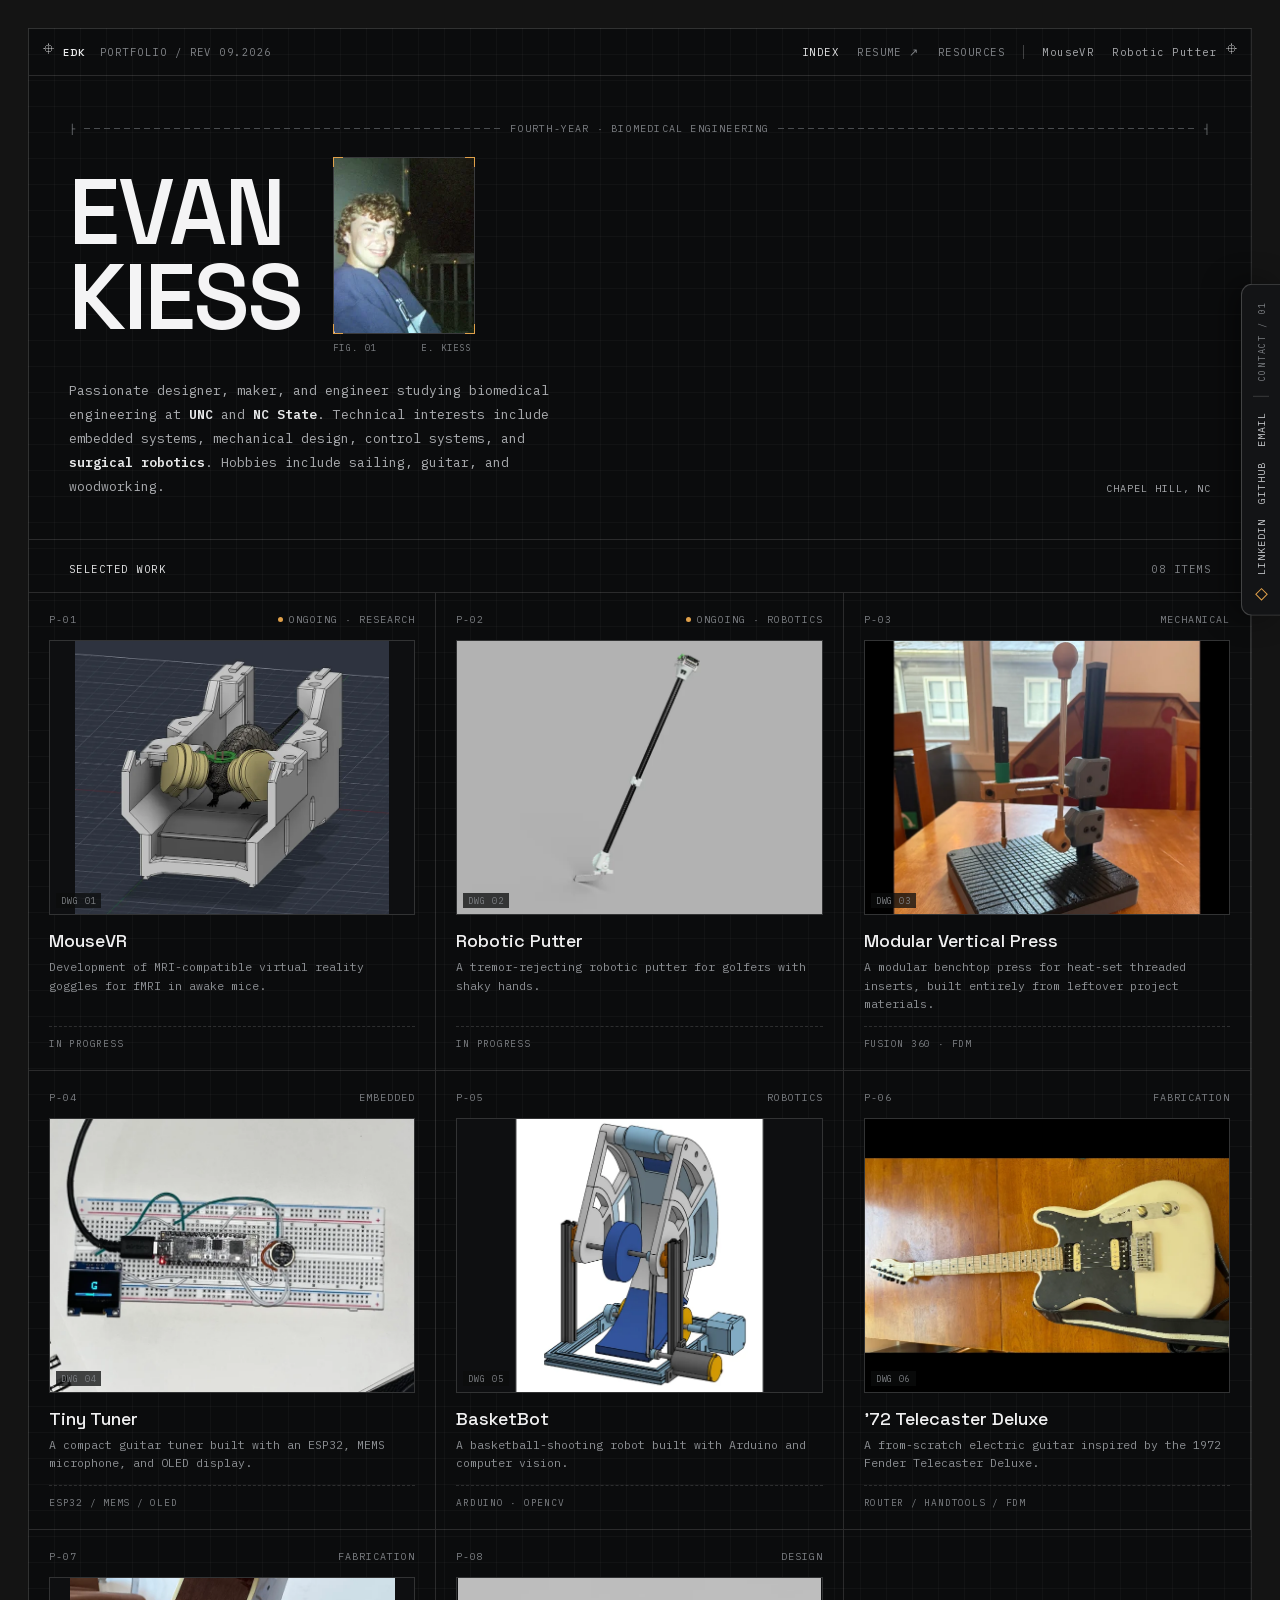
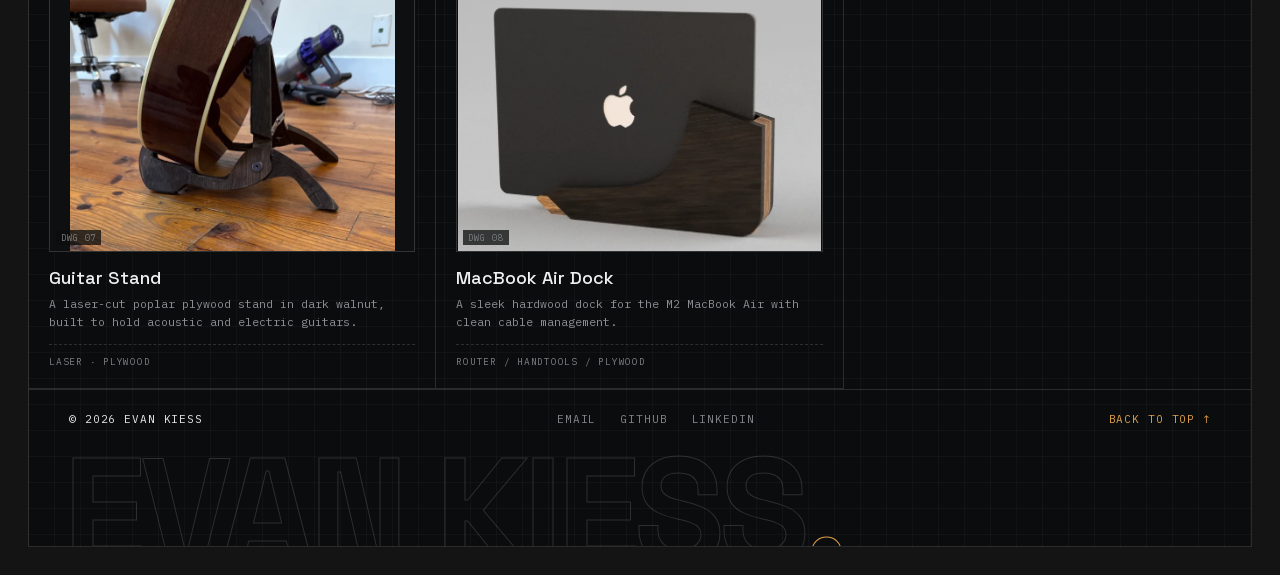
==== commit 9e608464: "Write up the Robotic Putter and its CZERVIK MK 0 build Replace the placeholder project page with the" ====
--- a/index.html
+++ b/index.html
@@ -48,7 +48,7 @@
     <nav class="topnav mpad" aria-label="Primary" style="display:flex;justify-content:space-between;align-items:center;padding:16px 34px;border-bottom:1px solid var(--line);font-size:10.5px;letter-spacing:.14em;color:var(--fg-5)">
       <div style="display:flex;align-items:baseline;gap:14px">
         <a href="index.html" style="color:var(--fg);font-family:'Space Grotesk',sans-serif;font-weight:600;letter-spacing:.06em;text-decoration:none">EDK</a>
-        <span>PORTFOLIO / REV 09.05.2026</span>
+        <span>PORTFOLIO / REV 09.2026</span>
       </div>
       <div class="topnav-right" style="display:flex;align-items:center;gap:18px">
         <a class="nl" href="index.html" style="text-decoration:none;color:var(--fg)">INDEX</a>
@@ -102,7 +102,7 @@
               <span class="pj-num" style="transition:color .2s">P-01</span>
               <span style="display:flex;align-items:center;gap:6px"><span style="width:5px;height:5px;background:var(--acc);border-radius:50%"></span>ONGOING · RESEARCH</span>
             </div>
-            <div class="pj-frame" style="position:relative;aspect-ratio:4/3;border:1px solid var(--line-frame);transition:border-color .25s;background:var(--frame);overflow:hidden">
+            <div class="pj-frame" style="aspect-ratio:4/3">
               <div class="pj-img" style="position:absolute;inset:0">
                 <img src="assets/card-mousevr.webp" alt="CAD render of the MouseVR goggle assembly" width="742" height="645" loading="lazy" decoding="async" style="width:100%;height:100%;object-fit:contain;display:block">
               </div>
@@ -121,7 +121,7 @@
               <span class="pj-num" style="transition:color .2s">P-02</span>
               <span style="display:flex;align-items:center;gap:6px"><span style="width:5px;height:5px;background:var(--acc);border-radius:50%"></span>ONGOING · ROBOTICS</span>
             </div>
-            <div class="pj-frame" style="position:relative;aspect-ratio:4/3;border:1px solid var(--line-frame);transition:border-color .25s;background:var(--frame);overflow:hidden">
+            <div class="pj-frame" style="aspect-ratio:4/3">
               <div class="pj-img" style="position:absolute;inset:0">
                 <img src="assets/card-robotic-putter.webp" alt="CAD render of the robotic putter" width="742" height="556" loading="lazy" decoding="async" style="width:100%;height:100%;object-fit:contain;display:block">
               </div>
@@ -129,7 +129,7 @@
               <div style="position:absolute;bottom:6px;left:6px;z-index:3;font-size:9px;letter-spacing:.1em;color:var(--fg-6);background:rgba(11,12,13,.75);padding:2px 5px">DWG 02</div>
             </div>
             <h3 style="font-family:'Space Grotesk',sans-serif;font-weight:500;font-size:18px;margin:14px 0 6px;color:var(--ink-2)">Robotic Putter</h3>
-            <p style="margin:0 0 12px;font-size:11.5px;line-height:1.6;color:var(--fg-4)">In the workshop now. A full writeup is on the way.</p>
+            <p style="margin:0 0 12px;font-size:11.5px;line-height:1.6;color:var(--fg-4)">A tremor-rejecting robotic putter for golfers with shaky hands.</p>
             <div style="display:flex;justify-content:space-between;align-items:center;font-size:9.5px;letter-spacing:.08em;color:var(--fg-6);padding-top:10px;border-top:1px dashed var(--line-dash);margin-top:auto">
               <span>IN PROGRESS</span>
               <span class="pj-go" style="opacity:0;transform:translateX(-4px);transition:all .25s;color:var(--acc)">OPEN →</span>
@@ -140,7 +140,7 @@
               <span class="pj-num" style="transition:color .2s">P-03</span>
               <span style="display:flex;align-items:center;gap:6px">MECHANICAL</span>
             </div>
-            <div class="pj-frame" style="position:relative;aspect-ratio:4/3;border:1px solid var(--line-frame);transition:border-color .25s;background:var(--frame);overflow:hidden">
+            <div class="pj-frame" style="aspect-ratio:4/3">
               <div class="pj-img" style="position:absolute;inset:0">
                 <img src="assets/card-press.webp" alt="The finished modular vertical press on a workbench" width="742" height="556" loading="lazy" decoding="async" style="width:100%;height:100%;object-fit:contain;display:block">
               </div>
@@ -159,7 +159,7 @@
               <span class="pj-num" style="transition:color .2s">P-04</span>
               <span style="display:flex;align-items:center;gap:6px">EMBEDDED</span>
             </div>
-            <div class="pj-frame" style="position:relative;aspect-ratio:4/3;border:1px solid var(--line-frame);transition:border-color .25s;background:var(--frame);overflow:hidden">
+            <div class="pj-frame" style="aspect-ratio:4/3">
               <div class="pj-img" style="position:absolute;inset:0">
                 <img src="assets/card-tiny-tuner.webp" alt="The Tiny Tuner prototype wired on a breadboard with its OLED display" width="742" height="556" loading="lazy" decoding="async" style="width:100%;height:100%;object-fit:contain;display:block">
               </div>
@@ -178,7 +178,7 @@
               <span class="pj-num" style="transition:color .2s">P-05</span>
               <span style="display:flex;align-items:center;gap:6px">ROBOTICS</span>
             </div>
-            <div class="pj-frame" style="position:relative;aspect-ratio:4/3;border:1px solid var(--line-frame);transition:border-color .25s;background:var(--frame);overflow:hidden">
+            <div class="pj-frame" style="aspect-ratio:4/3">
               <div class="pj-img" style="position:absolute;inset:0">
                 <img src="assets/card-basketbot.webp" alt="CAD render of the BasketBot flywheel launcher" width="742" height="557" loading="lazy" decoding="async" style="width:100%;height:100%;object-fit:contain;display:block">
               </div>
@@ -197,7 +197,7 @@
               <span class="pj-num" style="transition:color .2s">P-06</span>
               <span style="display:flex;align-items:center;gap:6px">FABRICATION</span>
             </div>
-            <div class="pj-frame" style="position:relative;aspect-ratio:4/3;border:1px solid var(--line-frame);transition:border-color .25s;background:var(--frame);overflow:hidden">
+            <div class="pj-frame" style="aspect-ratio:4/3">
               <div class="pj-img" style="position:absolute;inset:0">
                 <img src="assets/card-telecaster.webp" alt="The finished ’72 Telecaster Deluxe replica" width="742" height="557" loading="lazy" decoding="async" style="width:100%;height:100%;object-fit:contain;display:block">
               </div>
@@ -216,7 +216,7 @@
               <span class="pj-num" style="transition:color .2s">P-07</span>
               <span style="display:flex;align-items:center;gap:6px">FABRICATION</span>
             </div>
-            <div class="pj-frame" style="position:relative;aspect-ratio:4/3;border:1px solid var(--line-frame);transition:border-color .25s;background:var(--frame);overflow:hidden">
+            <div class="pj-frame" style="aspect-ratio:4/3">
               <div class="pj-img" style="position:absolute;inset:0">
                 <img src="assets/card-guitar-stand.webp" alt="An acoustic guitar resting in the laser-cut wooden stand" width="742" height="624" loading="lazy" decoding="async" style="width:100%;height:100%;object-fit:contain;display:block">
               </div>
@@ -235,7 +235,7 @@
               <span class="pj-num" style="transition:color .2s">P-08</span>
               <span style="display:flex;align-items:center;gap:6px">DESIGN</span>
             </div>
-            <div class="pj-frame" style="position:relative;aspect-ratio:4/3;border:1px solid var(--line-frame);transition:border-color .25s;background:var(--frame);overflow:hidden">
+            <div class="pj-frame" style="aspect-ratio:4/3">
               <div class="pj-img" style="position:absolute;inset:0">
                 <img src="assets/card-mac-dock.webp" alt="A closed MacBook Air seated in the hardwood dock" width="742" height="557" loading="lazy" decoding="async" style="width:100%;height:100%;object-fit:contain;display:block">
               </div>
--- a/styles.css
+++ b/styles.css
@@ -45,7 +45,9 @@
 
 /* landing project cards */
 .pj:hover .pj-num,.pj:focus-visible .pj-num{color:var(--acc)}
-.pj-frame{transition:border-color .25s}
+/* the frame lives here (not inline) so the hover colour can actually win */
+.pj-frame{position:relative;border:1px solid var(--line-frame);background:var(--frame);overflow:hidden;
+  transition:border-color .25s}
 .pj:hover .pj-frame,.pj:focus-visible .pj-frame{border-color:var(--acc)}
 .pj-ov{position:absolute;inset:0;z-index:2;pointer-events:none;opacity:0;transition:opacity .28s ease;background:rgba(10,11,12,.5);box-shadow:inset 0 0 0 1.5px var(--acc)}
 .pj:hover .pj-ov,.pj:focus-visible .pj-ov{opacity:1}
@@ -61,6 +63,28 @@
 /* mousevr numbered sections */
 .sec-label{transition:color .2s}
 .sec:hover .sec-label,.sec:focus-within .sec-label{color:var(--acc)}
+
+/* project pages: figure plates. The frame lives here (not inline) so the hover
+   colour can actually win, and the caption warms up with it. */
+.fig{position:relative;border:1px solid var(--line-frame);background:var(--frame);overflow:hidden;
+  transition:border-color .5s cubic-bezier(.32,.72,0,1)}
+.fig:hover,.fig:focus-within{border-color:rgba(224,160,74,.5)}
+.cap{position:absolute;bottom:8px;left:8px;font-size:9px;letter-spacing:.1em;color:var(--fg-4);
+  background:rgba(11,12,13,.75);padding:3px 7px;transition:color .5s cubic-bezier(.32,.72,0,1)}
+.fig:hover .cap,.fig:focus-within .cap{color:var(--acc)}
+
+/* project pages: the contents rail follows the reader down its chapter */
+.rail{position:sticky;top:24px}
+
+/* scroll-linked section entry - no JS. Guarded twice over: browsers without
+   scroll-driven animations, and readers who ask for less motion, get the plain
+   static page with nothing hidden. */
+@supports (animation-timeline:view()){
+  @media(prefers-reduced-motion:no-preference){
+    .rv{animation:rv-in linear both;animation-timeline:view();animation-range:entry 4% entry 60%}
+    @keyframes rv-in{from{opacity:0;transform:translateY(16px)}to{opacity:1;transform:none}}
+  }
+}
 
 /* project-page next link */
 .nx:hover .nx-title,.nx:focus-visible .nx-title{color:var(--acc)}
@@ -94,6 +118,8 @@
   .rrow{grid-template-columns:1fr!important;gap:6px!important;padding-left:16px!important;padding-right:16px!important}
   .rr-arrow{display:none!important}
   .footer-row{flex-wrap:wrap!important;gap:10px 16px!important;justify-content:flex-start!important}
+  .rail{position:static!important}
+  .chap-title{font-size:34px!important}
   .wordmark{font-size:60px!important}
 }
 
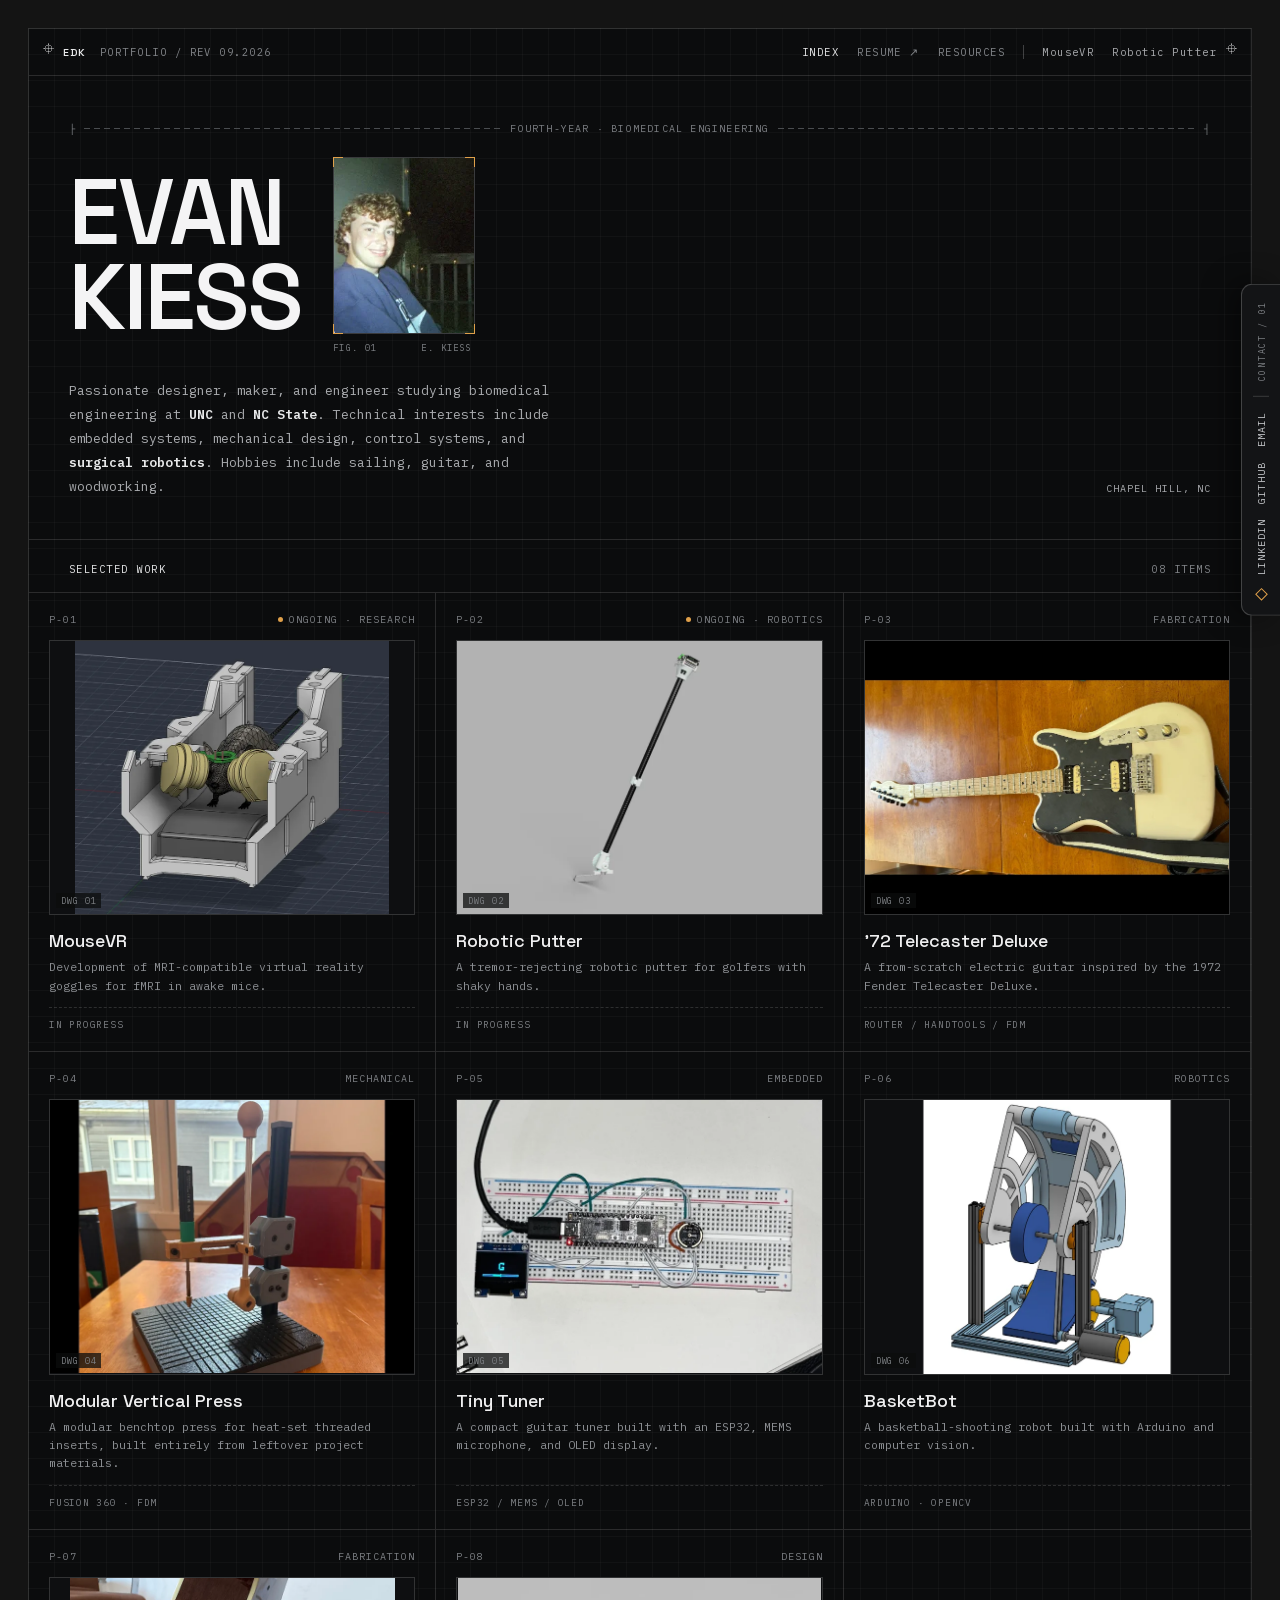
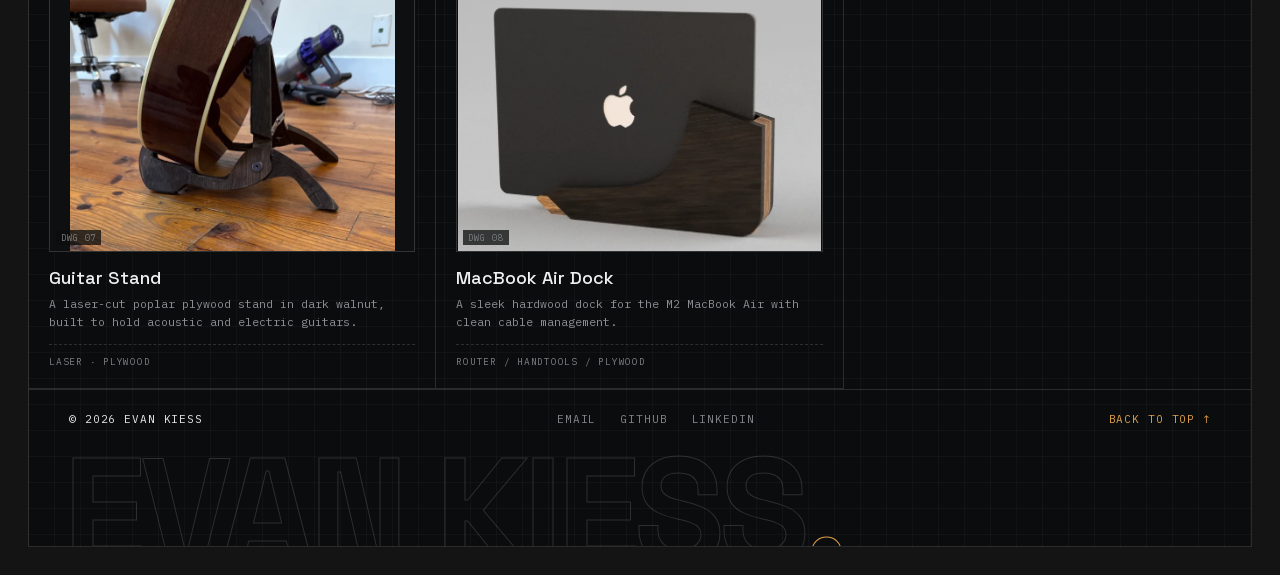
==== commit 28323ff5: "Move the '72 Telecaster to the third slot Reorder the landing grid to MouseVR, Robotic Putter, Telec" ====
--- a/index.html
+++ b/index.html
@@ -135,9 +135,28 @@
               <span class="pj-go" style="opacity:0;transform:translateX(-4px);transition:all .25s;color:var(--acc)">OPEN →</span>
             </div>
           </a>
+          <a href="telecaster.html" class="pj" style="display:flex;flex-direction:column;text-decoration:none;color:inherit;padding:20px;border-right:1px solid var(--line);border-bottom:1px solid var(--line);position:relative">
+            <div style="display:flex;justify-content:space-between;align-items:center;font-size:10px;letter-spacing:.1em;color:var(--fg-6);margin-bottom:14px">
+              <span class="pj-num" style="transition:color .2s">P-03</span>
+              <span style="display:flex;align-items:center;gap:6px">FABRICATION</span>
+            </div>
+            <div class="pj-frame" style="aspect-ratio:4/3">
+              <div class="pj-img" style="position:absolute;inset:0">
+                <img src="assets/card-telecaster.webp" alt="The finished ’72 Telecaster Deluxe replica" width="742" height="557" loading="lazy" decoding="async" style="width:100%;height:100%;object-fit:contain;display:block">
+              </div>
+              <div class="pj-ov"><span class="br tl"></span><span class="br tr"></span><span class="br bl"></span><span class="br brr"></span><span class="tag">OPEN</span></div>
+              <div style="position:absolute;bottom:6px;left:6px;z-index:3;font-size:9px;letter-spacing:.1em;color:var(--fg-6);background:rgba(11,12,13,.75);padding:2px 5px">DWG 03</div>
+            </div>
+            <h3 style="font-family:'Space Grotesk',sans-serif;font-weight:500;font-size:18px;margin:14px 0 6px;color:var(--ink-2)">’72 Telecaster Deluxe</h3>
+            <p style="margin:0 0 12px;font-size:11.5px;line-height:1.6;color:var(--fg-4)">A from-scratch electric guitar inspired by the 1972 Fender Telecaster Deluxe.</p>
+            <div style="display:flex;justify-content:space-between;align-items:center;font-size:9.5px;letter-spacing:.08em;color:var(--fg-6);padding-top:10px;border-top:1px dashed var(--line-dash);margin-top:auto">
+              <span>ROUTER / HANDTOOLS / FDM</span>
+              <span class="pj-go" style="opacity:0;transform:translateX(-4px);transition:all .25s;color:var(--acc)">OPEN →</span>
+            </div>
+          </a>
           <a href="press.html" class="pj" style="display:flex;flex-direction:column;text-decoration:none;color:inherit;padding:20px;border-right:1px solid var(--line);border-bottom:1px solid var(--line);position:relative">
             <div style="display:flex;justify-content:space-between;align-items:center;font-size:10px;letter-spacing:.1em;color:var(--fg-6);margin-bottom:14px">
-              <span class="pj-num" style="transition:color .2s">P-03</span>
+              <span class="pj-num" style="transition:color .2s">P-04</span>
               <span style="display:flex;align-items:center;gap:6px">MECHANICAL</span>
             </div>
             <div class="pj-frame" style="aspect-ratio:4/3">
@@ -145,7 +164,7 @@
                 <img src="assets/card-press.webp" alt="The finished modular vertical press on a workbench" width="742" height="556" loading="lazy" decoding="async" style="width:100%;height:100%;object-fit:contain;display:block">
               </div>
               <div class="pj-ov"><span class="br tl"></span><span class="br tr"></span><span class="br bl"></span><span class="br brr"></span><span class="tag">OPEN</span></div>
-              <div style="position:absolute;bottom:6px;left:6px;z-index:3;font-size:9px;letter-spacing:.1em;color:var(--fg-6);background:rgba(11,12,13,.75);padding:2px 5px">DWG 03</div>
+              <div style="position:absolute;bottom:6px;left:6px;z-index:3;font-size:9px;letter-spacing:.1em;color:var(--fg-6);background:rgba(11,12,13,.75);padding:2px 5px">DWG 04</div>
             </div>
             <h3 style="font-family:'Space Grotesk',sans-serif;font-weight:500;font-size:18px;margin:14px 0 6px;color:var(--ink-2)">Modular Vertical Press</h3>
             <p style="margin:0 0 12px;font-size:11.5px;line-height:1.6;color:var(--fg-4)">A modular benchtop press for heat-set threaded inserts, built entirely from leftover project materials.</p>
@@ -156,7 +175,7 @@
           </a>
           <a href="tiny-tuner.html" class="pj" style="display:flex;flex-direction:column;text-decoration:none;color:inherit;padding:20px;border-right:1px solid var(--line);border-bottom:1px solid var(--line);position:relative">
             <div style="display:flex;justify-content:space-between;align-items:center;font-size:10px;letter-spacing:.1em;color:var(--fg-6);margin-bottom:14px">
-              <span class="pj-num" style="transition:color .2s">P-04</span>
+              <span class="pj-num" style="transition:color .2s">P-05</span>
               <span style="display:flex;align-items:center;gap:6px">EMBEDDED</span>
             </div>
             <div class="pj-frame" style="aspect-ratio:4/3">
@@ -164,7 +183,7 @@
                 <img src="assets/card-tiny-tuner.webp" alt="The Tiny Tuner prototype wired on a breadboard with its OLED display" width="742" height="556" loading="lazy" decoding="async" style="width:100%;height:100%;object-fit:contain;display:block">
               </div>
               <div class="pj-ov"><span class="br tl"></span><span class="br tr"></span><span class="br bl"></span><span class="br brr"></span><span class="tag">OPEN</span></div>
-              <div style="position:absolute;bottom:6px;left:6px;z-index:3;font-size:9px;letter-spacing:.1em;color:var(--fg-6);background:rgba(11,12,13,.75);padding:2px 5px">DWG 04</div>
+              <div style="position:absolute;bottom:6px;left:6px;z-index:3;font-size:9px;letter-spacing:.1em;color:var(--fg-6);background:rgba(11,12,13,.75);padding:2px 5px">DWG 05</div>
             </div>
             <h3 style="font-family:'Space Grotesk',sans-serif;font-weight:500;font-size:18px;margin:14px 0 6px;color:var(--ink-2)">Tiny Tuner</h3>
             <p style="margin:0 0 12px;font-size:11.5px;line-height:1.6;color:var(--fg-4)">A compact guitar tuner built with an ESP32, MEMS microphone, and OLED display.</p>
@@ -175,7 +194,7 @@
           </a>
           <a href="basketbot.html" class="pj" style="display:flex;flex-direction:column;text-decoration:none;color:inherit;padding:20px;border-right:1px solid var(--line);border-bottom:1px solid var(--line);position:relative">
             <div style="display:flex;justify-content:space-between;align-items:center;font-size:10px;letter-spacing:.1em;color:var(--fg-6);margin-bottom:14px">
-              <span class="pj-num" style="transition:color .2s">P-05</span>
+              <span class="pj-num" style="transition:color .2s">P-06</span>
               <span style="display:flex;align-items:center;gap:6px">ROBOTICS</span>
             </div>
             <div class="pj-frame" style="aspect-ratio:4/3">
@@ -183,31 +202,12 @@
                 <img src="assets/card-basketbot.webp" alt="CAD render of the BasketBot flywheel launcher" width="742" height="557" loading="lazy" decoding="async" style="width:100%;height:100%;object-fit:contain;display:block">
               </div>
               <div class="pj-ov"><span class="br tl"></span><span class="br tr"></span><span class="br bl"></span><span class="br brr"></span><span class="tag">OPEN</span></div>
-              <div style="position:absolute;bottom:6px;left:6px;z-index:3;font-size:9px;letter-spacing:.1em;color:var(--fg-6);background:rgba(11,12,13,.75);padding:2px 5px">DWG 05</div>
+              <div style="position:absolute;bottom:6px;left:6px;z-index:3;font-size:9px;letter-spacing:.1em;color:var(--fg-6);background:rgba(11,12,13,.75);padding:2px 5px">DWG 06</div>
             </div>
             <h3 style="font-family:'Space Grotesk',sans-serif;font-weight:500;font-size:18px;margin:14px 0 6px;color:var(--ink-2)">BasketBot</h3>
             <p style="margin:0 0 12px;font-size:11.5px;line-height:1.6;color:var(--fg-4)">A basketball-shooting robot built with Arduino and computer vision.</p>
             <div style="display:flex;justify-content:space-between;align-items:center;font-size:9.5px;letter-spacing:.08em;color:var(--fg-6);padding-top:10px;border-top:1px dashed var(--line-dash);margin-top:auto">
               <span>ARDUINO · OPENCV</span>
-              <span class="pj-go" style="opacity:0;transform:translateX(-4px);transition:all .25s;color:var(--acc)">OPEN →</span>
-            </div>
-          </a>
-          <a href="telecaster.html" class="pj" style="display:flex;flex-direction:column;text-decoration:none;color:inherit;padding:20px;border-right:1px solid var(--line);border-bottom:1px solid var(--line);position:relative">
-            <div style="display:flex;justify-content:space-between;align-items:center;font-size:10px;letter-spacing:.1em;color:var(--fg-6);margin-bottom:14px">
-              <span class="pj-num" style="transition:color .2s">P-06</span>
-              <span style="display:flex;align-items:center;gap:6px">FABRICATION</span>
-            </div>
-            <div class="pj-frame" style="aspect-ratio:4/3">
-              <div class="pj-img" style="position:absolute;inset:0">
-                <img src="assets/card-telecaster.webp" alt="The finished ’72 Telecaster Deluxe replica" width="742" height="557" loading="lazy" decoding="async" style="width:100%;height:100%;object-fit:contain;display:block">
-              </div>
-              <div class="pj-ov"><span class="br tl"></span><span class="br tr"></span><span class="br bl"></span><span class="br brr"></span><span class="tag">OPEN</span></div>
-              <div style="position:absolute;bottom:6px;left:6px;z-index:3;font-size:9px;letter-spacing:.1em;color:var(--fg-6);background:rgba(11,12,13,.75);padding:2px 5px">DWG 06</div>
-            </div>
-            <h3 style="font-family:'Space Grotesk',sans-serif;font-weight:500;font-size:18px;margin:14px 0 6px;color:var(--ink-2)">’72 Telecaster Deluxe</h3>
-            <p style="margin:0 0 12px;font-size:11.5px;line-height:1.6;color:var(--fg-4)">A from-scratch electric guitar inspired by the 1972 Fender Telecaster Deluxe.</p>
-            <div style="display:flex;justify-content:space-between;align-items:center;font-size:9.5px;letter-spacing:.08em;color:var(--fg-6);padding-top:10px;border-top:1px dashed var(--line-dash);margin-top:auto">
-              <span>ROUTER / HANDTOOLS / FDM</span>
               <span class="pj-go" style="opacity:0;transform:translateX(-4px);transition:all .25s;color:var(--acc)">OPEN →</span>
             </div>
           </a>
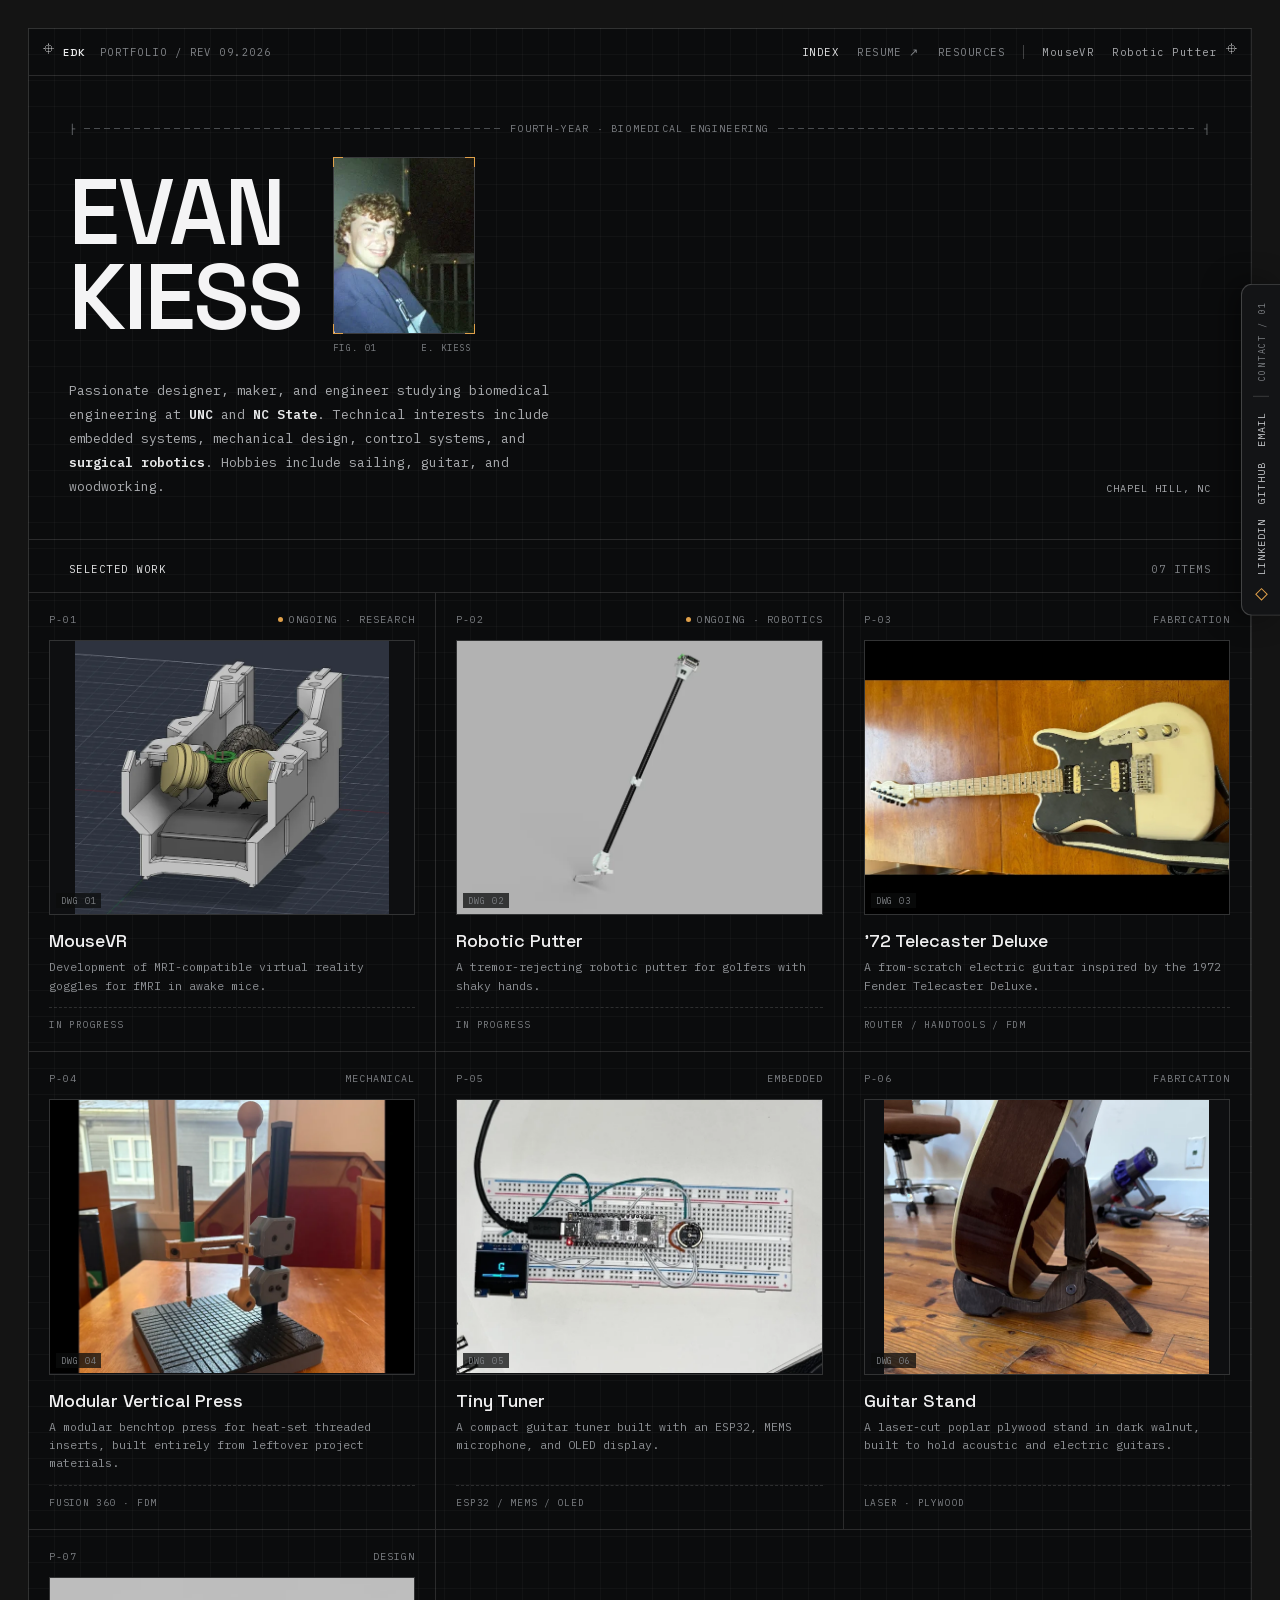
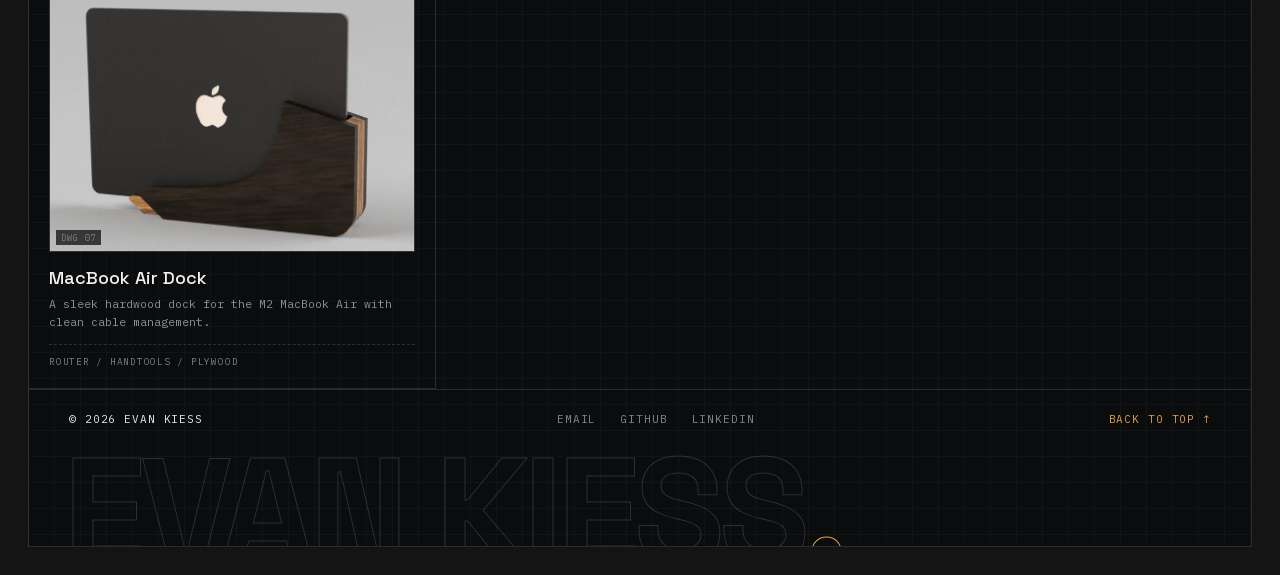
==== commit f1da01fd: "Remove BasketBot and renumber the remaining projects" ====
--- a/index.html
+++ b/index.html
@@ -92,7 +92,7 @@
 
       <!-- projects header -->
       <div id="work" style="display:flex;justify-content:space-between;align-items:baseline;padding:22px 40px 16px;font-size:10.5px;letter-spacing:.14em;color:var(--fg-5);scroll-margin-top:70px">
-        <h2 style="margin:0;font-weight:inherit;font-size:inherit;letter-spacing:inherit;color:var(--fg);display:inline">SELECTED WORK</h2><span>08 ITEMS</span>
+        <h2 style="margin:0;font-weight:inherit;font-size:inherit;letter-spacing:inherit;color:var(--fg);display:inline">SELECTED WORK</h2><span>07 ITEMS</span>
       </div>
 
       <!-- projects grid -->
@@ -192,36 +192,17 @@
               <span class="pj-go" style="opacity:0;transform:translateX(-4px);transition:all .25s;color:var(--acc)">OPEN →</span>
             </div>
           </a>
-          <a href="basketbot.html" class="pj" style="display:flex;flex-direction:column;text-decoration:none;color:inherit;padding:20px;border-right:1px solid var(--line);border-bottom:1px solid var(--line);position:relative">
+          <a href="guitar-stand.html" class="pj" style="display:flex;flex-direction:column;text-decoration:none;color:inherit;padding:20px;border-right:1px solid var(--line);border-bottom:1px solid var(--line);position:relative">
             <div style="display:flex;justify-content:space-between;align-items:center;font-size:10px;letter-spacing:.1em;color:var(--fg-6);margin-bottom:14px">
               <span class="pj-num" style="transition:color .2s">P-06</span>
-              <span style="display:flex;align-items:center;gap:6px">ROBOTICS</span>
-            </div>
-            <div class="pj-frame" style="aspect-ratio:4/3">
-              <div class="pj-img" style="position:absolute;inset:0">
-                <img src="assets/card-basketbot.webp" alt="CAD render of the BasketBot flywheel launcher" width="742" height="557" loading="lazy" decoding="async" style="width:100%;height:100%;object-fit:contain;display:block">
+              <span style="display:flex;align-items:center;gap:6px">FABRICATION</span>
+            </div>
+            <div class="pj-frame" style="aspect-ratio:4/3">
+              <div class="pj-img" style="position:absolute;inset:0">
+                <img src="assets/card-guitar-stand.webp" alt="An acoustic guitar resting in the laser-cut wooden stand" width="742" height="624" loading="lazy" decoding="async" style="width:100%;height:100%;object-fit:contain;display:block">
               </div>
               <div class="pj-ov"><span class="br tl"></span><span class="br tr"></span><span class="br bl"></span><span class="br brr"></span><span class="tag">OPEN</span></div>
               <div style="position:absolute;bottom:6px;left:6px;z-index:3;font-size:9px;letter-spacing:.1em;color:var(--fg-6);background:rgba(11,12,13,.75);padding:2px 5px">DWG 06</div>
-            </div>
-            <h3 style="font-family:'Space Grotesk',sans-serif;font-weight:500;font-size:18px;margin:14px 0 6px;color:var(--ink-2)">BasketBot</h3>
-            <p style="margin:0 0 12px;font-size:11.5px;line-height:1.6;color:var(--fg-4)">A basketball-shooting robot built with Arduino and computer vision.</p>
-            <div style="display:flex;justify-content:space-between;align-items:center;font-size:9.5px;letter-spacing:.08em;color:var(--fg-6);padding-top:10px;border-top:1px dashed var(--line-dash);margin-top:auto">
-              <span>ARDUINO · OPENCV</span>
-              <span class="pj-go" style="opacity:0;transform:translateX(-4px);transition:all .25s;color:var(--acc)">OPEN →</span>
-            </div>
-          </a>
-          <a href="guitar-stand.html" class="pj" style="display:flex;flex-direction:column;text-decoration:none;color:inherit;padding:20px;border-right:1px solid var(--line);border-bottom:1px solid var(--line);position:relative">
-            <div style="display:flex;justify-content:space-between;align-items:center;font-size:10px;letter-spacing:.1em;color:var(--fg-6);margin-bottom:14px">
-              <span class="pj-num" style="transition:color .2s">P-07</span>
-              <span style="display:flex;align-items:center;gap:6px">FABRICATION</span>
-            </div>
-            <div class="pj-frame" style="aspect-ratio:4/3">
-              <div class="pj-img" style="position:absolute;inset:0">
-                <img src="assets/card-guitar-stand.webp" alt="An acoustic guitar resting in the laser-cut wooden stand" width="742" height="624" loading="lazy" decoding="async" style="width:100%;height:100%;object-fit:contain;display:block">
-              </div>
-              <div class="pj-ov"><span class="br tl"></span><span class="br tr"></span><span class="br bl"></span><span class="br brr"></span><span class="tag">OPEN</span></div>
-              <div style="position:absolute;bottom:6px;left:6px;z-index:3;font-size:9px;letter-spacing:.1em;color:var(--fg-6);background:rgba(11,12,13,.75);padding:2px 5px">DWG 07</div>
             </div>
             <h3 style="font-family:'Space Grotesk',sans-serif;font-weight:500;font-size:18px;margin:14px 0 6px;color:var(--ink-2)">Guitar Stand</h3>
             <p style="margin:0 0 12px;font-size:11.5px;line-height:1.6;color:var(--fg-4)">A laser-cut poplar plywood stand in dark walnut, built to hold acoustic and electric guitars.</p>
@@ -232,7 +213,7 @@
           </a>
           <a href="mac-dock.html" class="pj" style="display:flex;flex-direction:column;text-decoration:none;color:inherit;padding:20px;border-right:1px solid var(--line);border-bottom:1px solid var(--line);position:relative">
             <div style="display:flex;justify-content:space-between;align-items:center;font-size:10px;letter-spacing:.1em;color:var(--fg-6);margin-bottom:14px">
-              <span class="pj-num" style="transition:color .2s">P-08</span>
+              <span class="pj-num" style="transition:color .2s">P-07</span>
               <span style="display:flex;align-items:center;gap:6px">DESIGN</span>
             </div>
             <div class="pj-frame" style="aspect-ratio:4/3">
@@ -240,7 +221,7 @@
                 <img src="assets/card-mac-dock.webp" alt="A closed MacBook Air seated in the hardwood dock" width="742" height="557" loading="lazy" decoding="async" style="width:100%;height:100%;object-fit:contain;display:block">
               </div>
               <div class="pj-ov"><span class="br tl"></span><span class="br tr"></span><span class="br bl"></span><span class="br brr"></span><span class="tag">OPEN</span></div>
-              <div style="position:absolute;bottom:6px;left:6px;z-index:3;font-size:9px;letter-spacing:.1em;color:var(--fg-6);background:rgba(11,12,13,.75);padding:2px 5px">DWG 08</div>
+              <div style="position:absolute;bottom:6px;left:6px;z-index:3;font-size:9px;letter-spacing:.1em;color:var(--fg-6);background:rgba(11,12,13,.75);padding:2px 5px">DWG 07</div>
             </div>
             <h3 style="font-family:'Space Grotesk',sans-serif;font-weight:500;font-size:18px;margin:14px 0 6px;color:var(--ink-2)">MacBook Air Dock</h3>
             <p style="margin:0 0 12px;font-size:11.5px;line-height:1.6;color:var(--fg-4)">A sleek hardwood dock for the M2 MacBook Air with clean cable management.</p>
--- a/styles.css
+++ b/styles.css
@@ -112,6 +112,8 @@
   .proj-grid{grid-template-columns:1fr!important}
   .d-title{font-size:40px!important}
   .spec-bar{grid-template-columns:1fr 1fr!important}
+  /* an odd cell out would leave half a row empty, so let it span instead */
+  .spec-bar>div:nth-child(3):last-child{grid-column:1/-1}
   .overview-grid{grid-template-columns:1fr!important;gap:12px!important}
   .feat-grid{grid-template-columns:1fr!important}
   .res-title{font-size:40px!important}
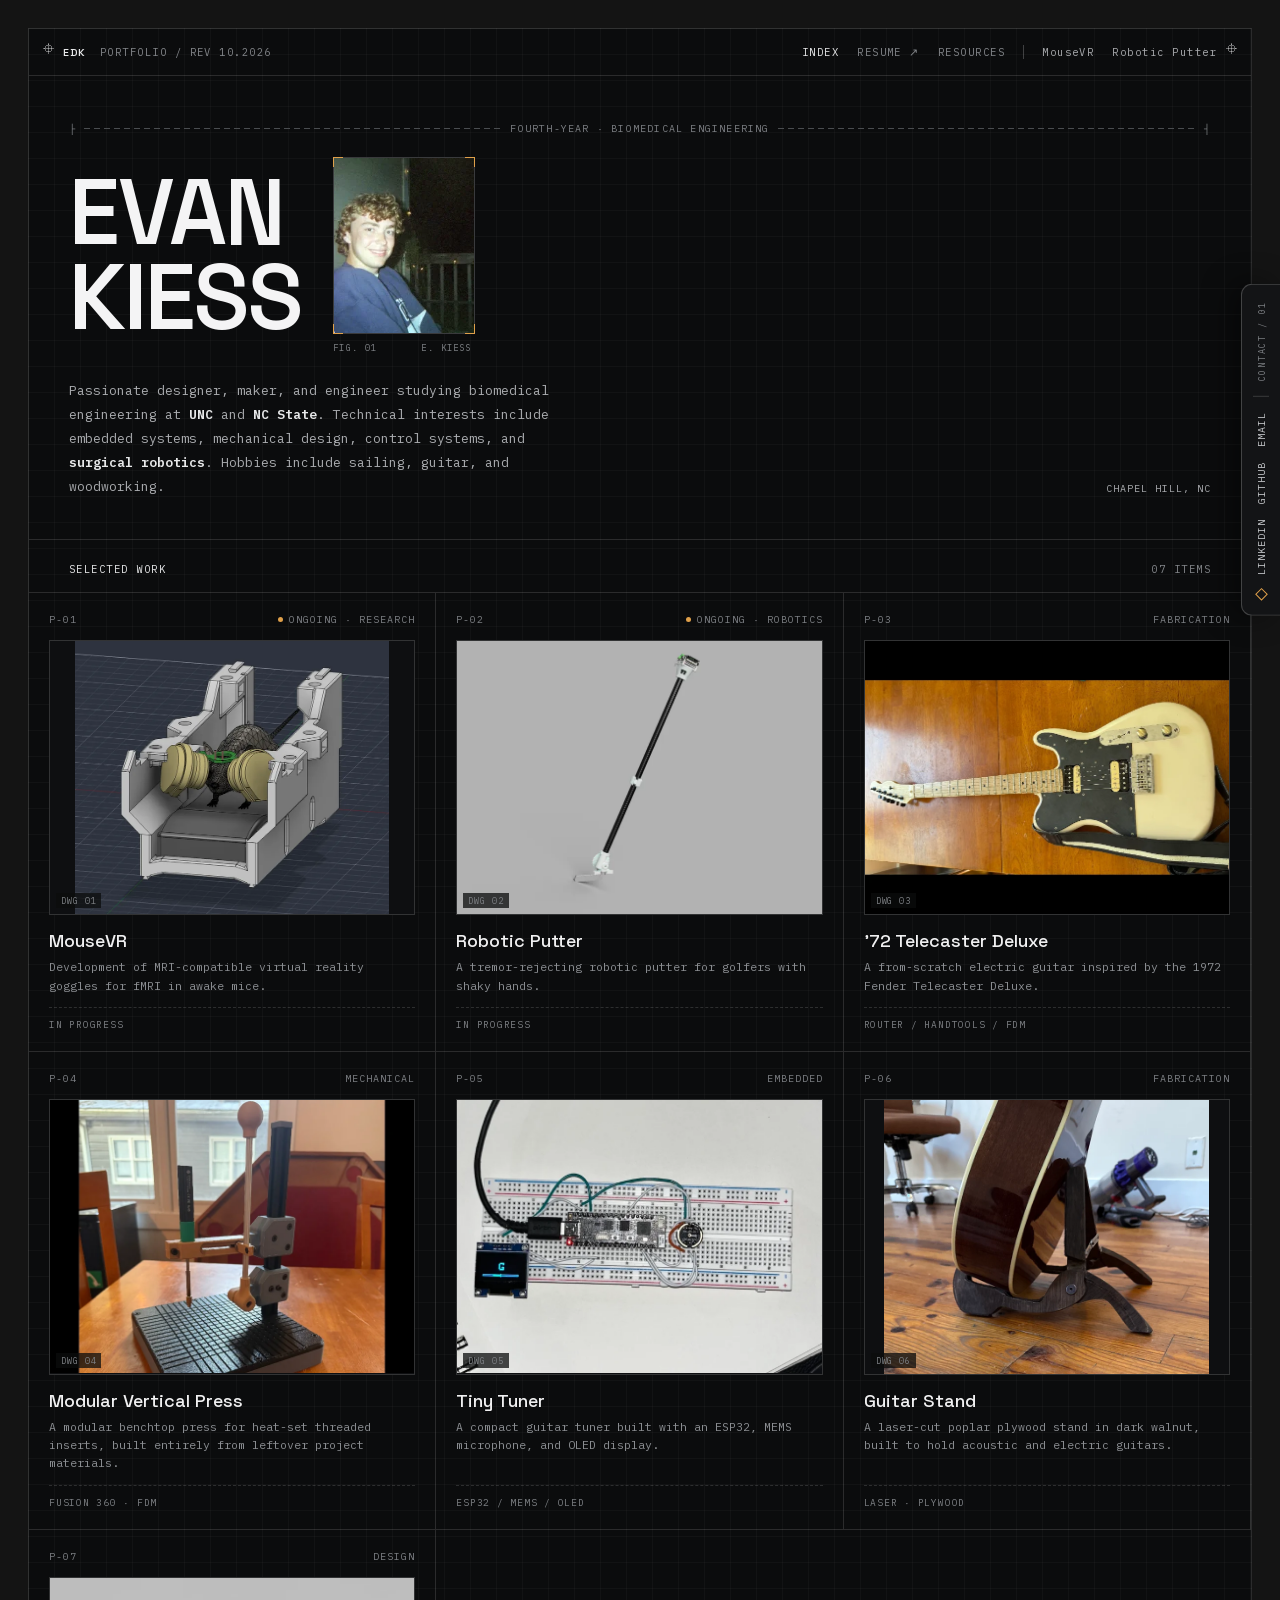
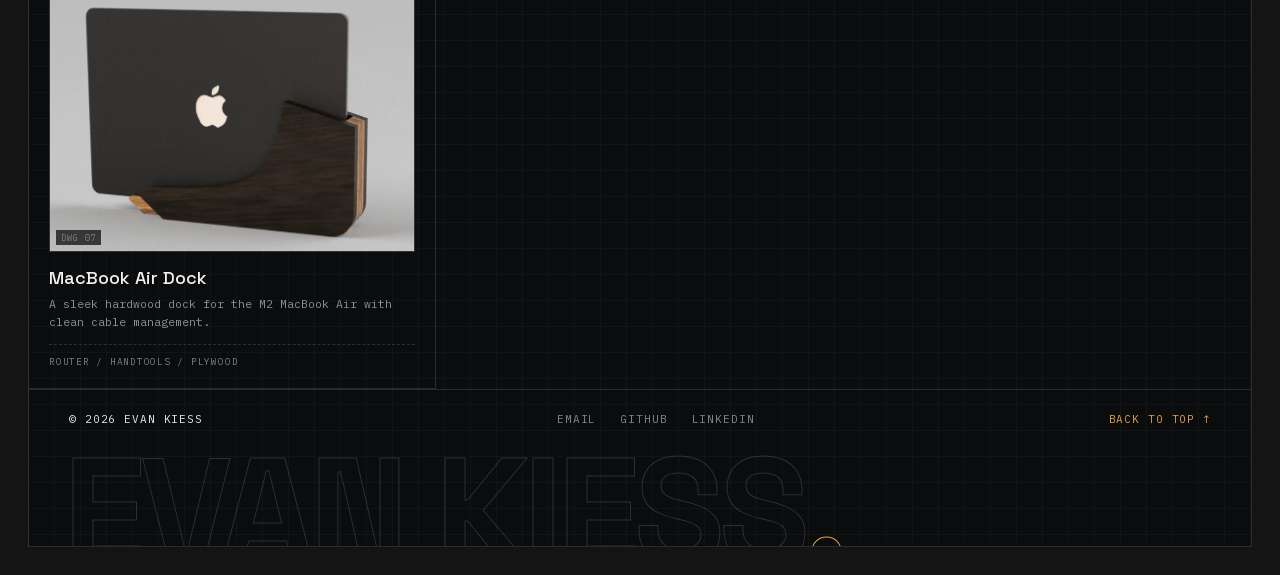
==== commit 62a9d31b: "Rework the MouseVR Initial Design sheet Put Constraints and the exploded view side by side in one fr" ====
--- a/index.html
+++ b/index.html
@@ -48,7 +48,7 @@
     <nav class="topnav mpad" aria-label="Primary" style="display:flex;justify-content:space-between;align-items:center;padding:16px 34px;border-bottom:1px solid var(--line);font-size:10.5px;letter-spacing:.14em;color:var(--fg-5)">
       <div style="display:flex;align-items:baseline;gap:14px">
         <a href="index.html" style="color:var(--fg);font-family:'Space Grotesk',sans-serif;font-weight:600;letter-spacing:.06em;text-decoration:none">EDK</a>
-        <span>PORTFOLIO / REV 09.2026</span>
+        <span>PORTFOLIO / REV 10.2026</span>
       </div>
       <div class="topnav-right" style="display:flex;align-items:center;gap:18px">
         <a class="nl" href="index.html" style="text-decoration:none;color:var(--fg)">INDEX</a>
--- a/styles.css
+++ b/styles.css
@@ -125,6 +125,18 @@
   .wordmark{font-size:60px!important}
 }
 
+/* the Initial Design sheet stacks before its two columns squeeze the figure */
+@media(max-width:1024px){
+  .sheet-row{flex-direction:column!important}
+  /* the flex bases are widths side by side, heights once stacked - drop them */
+  .sheet-cell,.sheet-side{flex:0 0 auto!important}
+  .sheet-cell{border-right:0!important}
+  .sheet-side{border-top:1px solid var(--line-frame)}
+}
+@media(max-width:760px){
+  .sheet-wrap{padding-left:10px!important;padding-right:10px!important}
+}
+
 /* the site's motion is hover-only and short, but honour the preference anyway */
 @media(prefers-reduced-motion:reduce){
   *,*::before,*::after{
